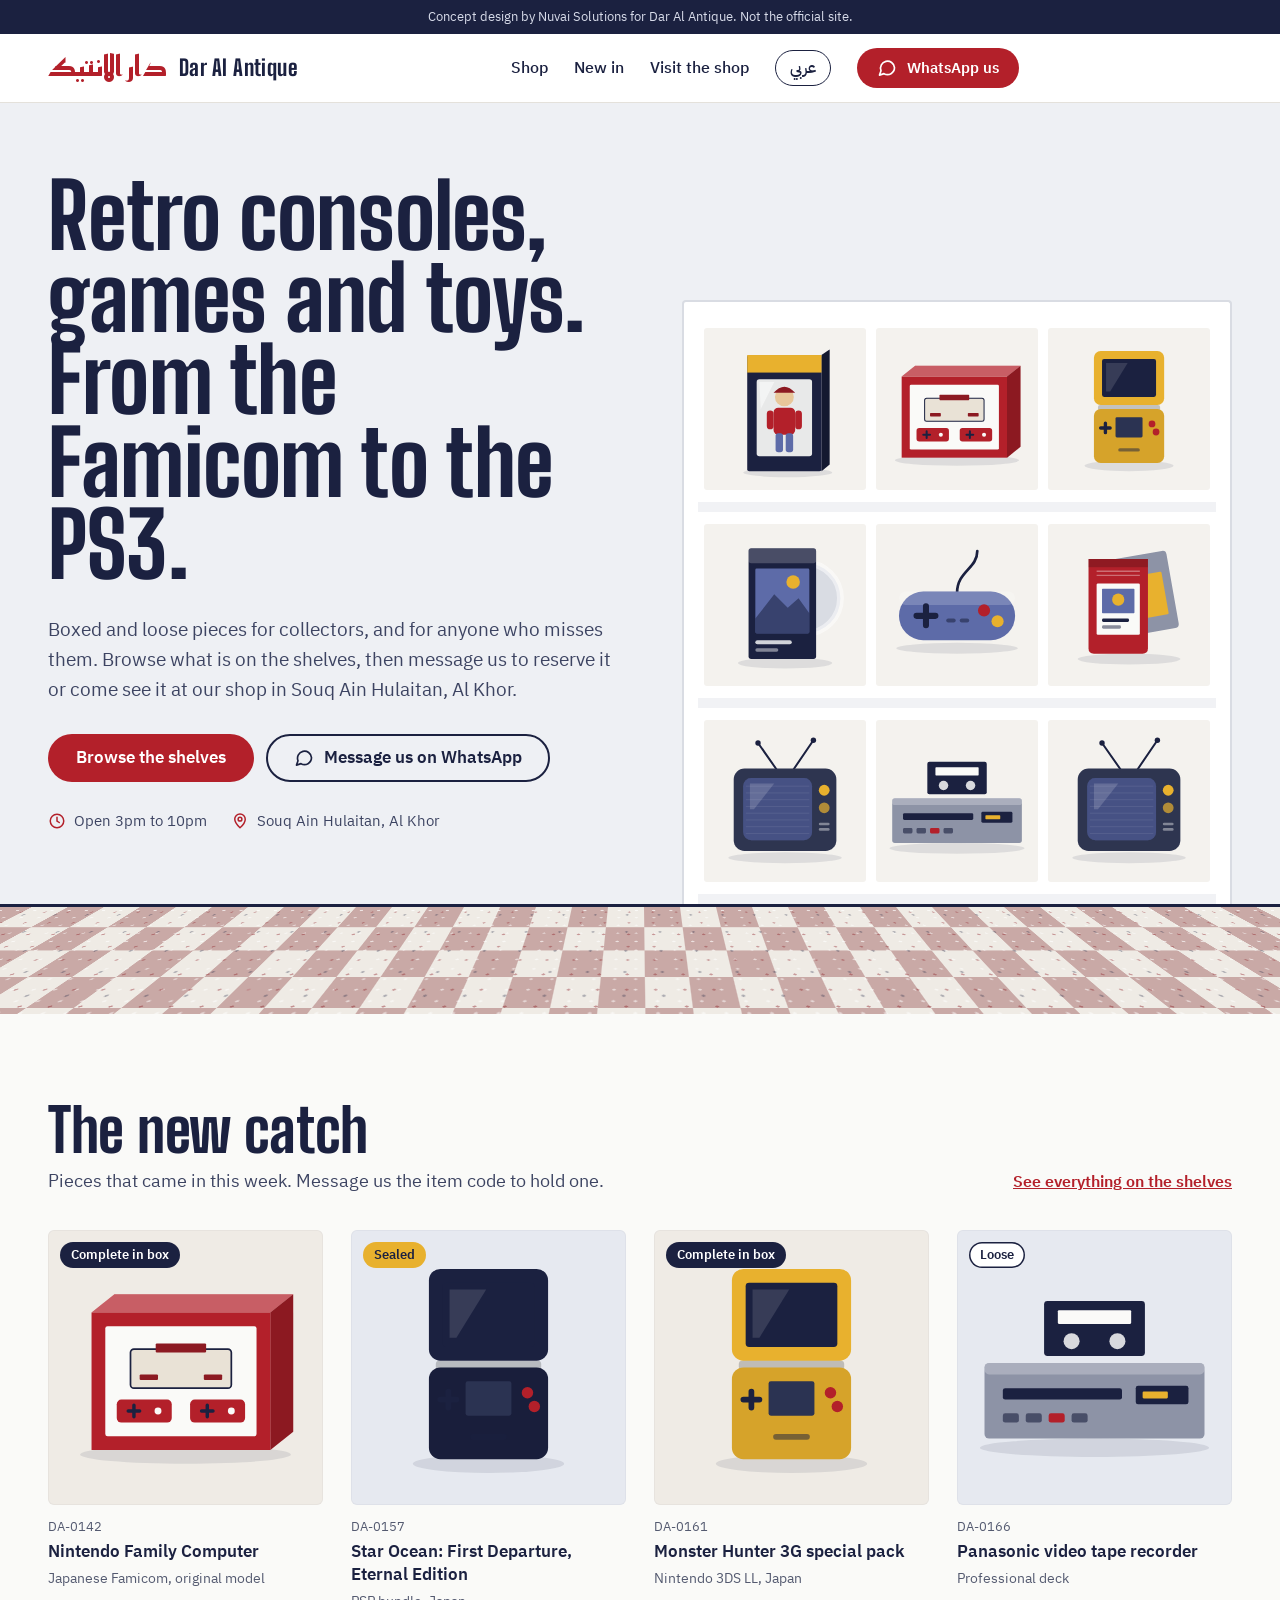
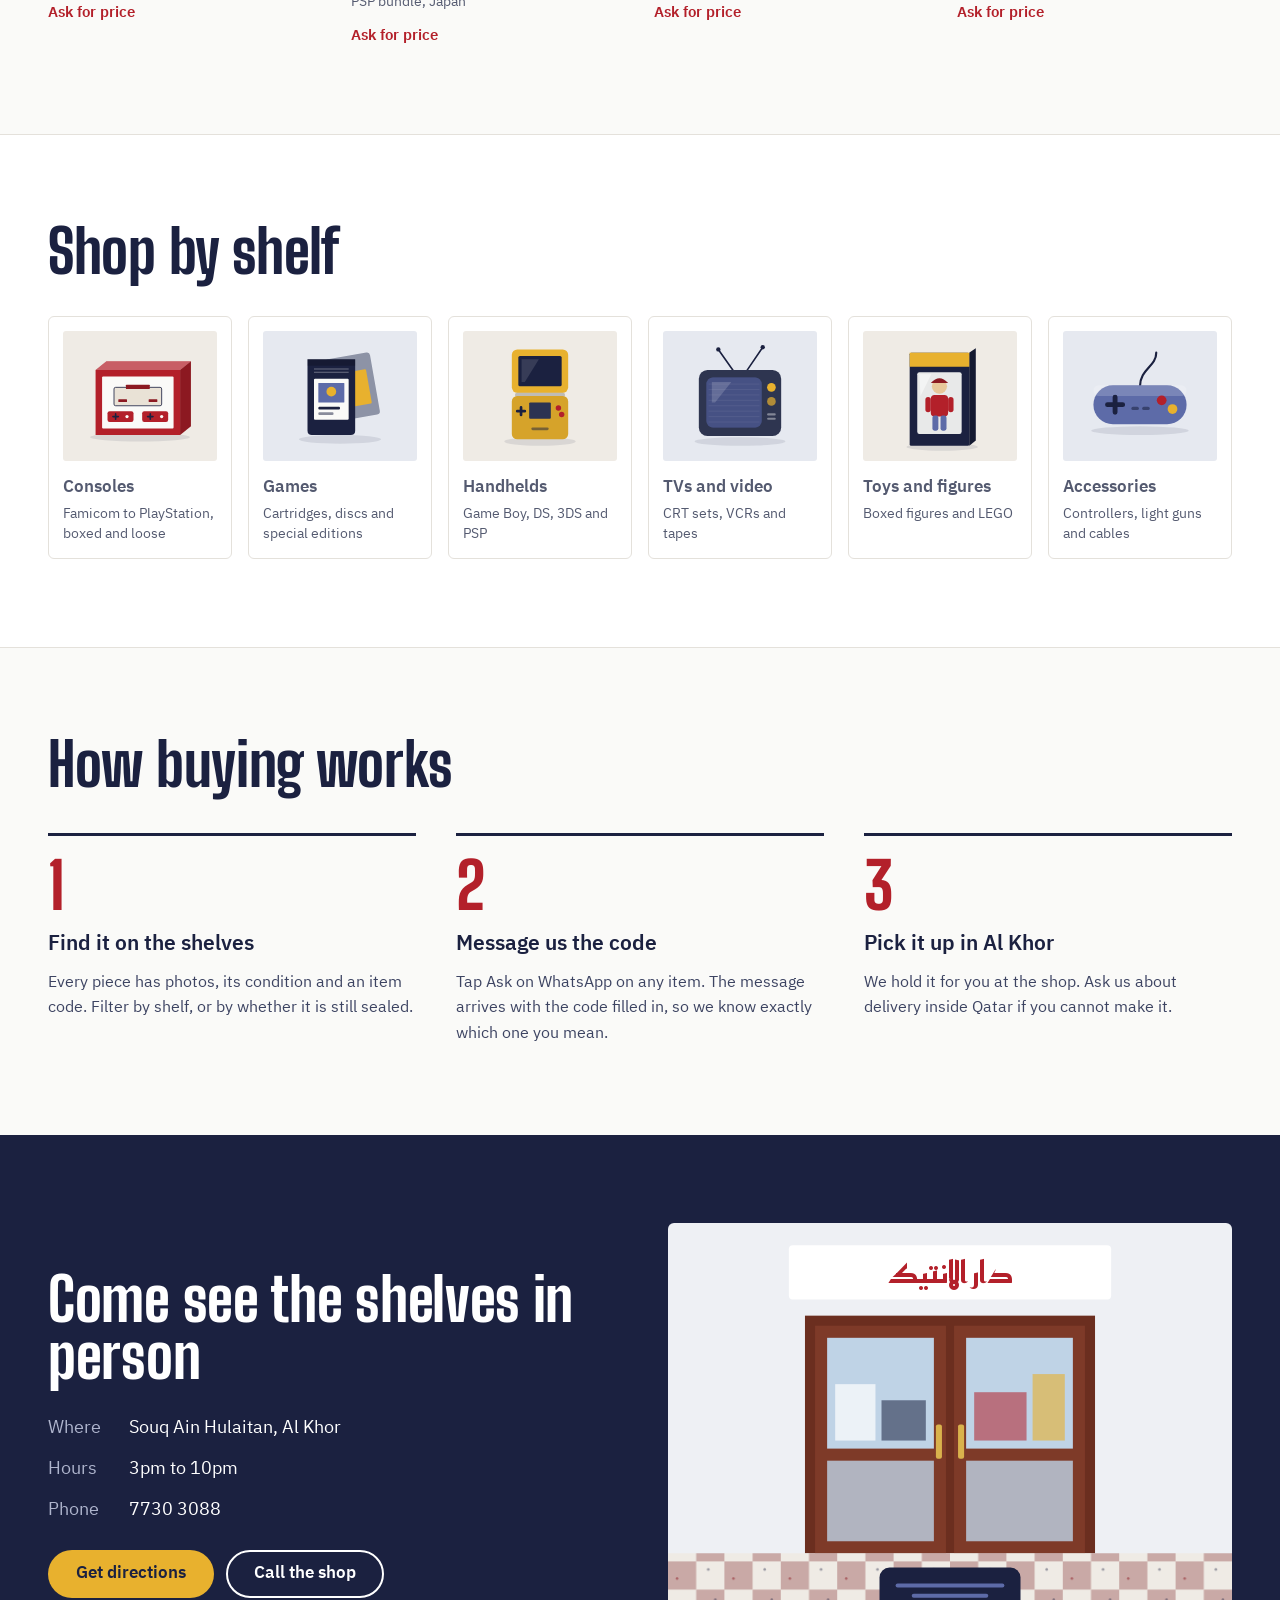
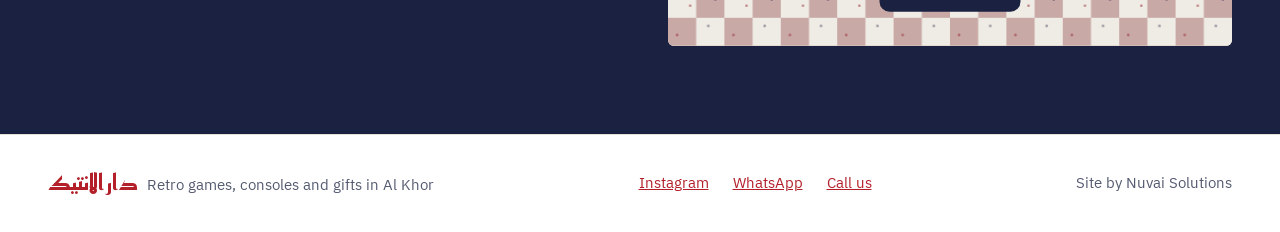
==== index.html @ 2e5c2f47 "Dar Al Antique concept site Co-Authored-By: Claude Opus 5.5 <noreply@anthropic.com> Claude-Session: " ====
<!doctype html>
<html lang="en">
<head>
<meta charset="utf-8">
<meta name="viewport" content="width=device-width, initial-scale=1">
<title>Dar Al Antique | Retro games, consoles and toys in Al Khor</title>
<meta name="description" content="Concept website for Dar Al Antique, the retro games, consoles and toys shop in Souq Ain Hulaitan, Al Khor.">
<meta name="robots" content="noindex, nofollow">
<meta name="theme-color" content="#1B2140">
<meta property="og:type" content="website">
<meta property="og:title" content="Dar Al Antique | Retro games, consoles and toys in Al Khor">
<meta property="og:description" content="Concept website for Dar Al Antique, the retro games, consoles and toys shop in Souq Ain Hulaitan, Al Khor.">
<meta property="og:image" content="assets/og.png">
<meta name="twitter:card" content="summary_large_image">
<link rel="icon" href="assets/favicon.svg" type="image/svg+xml">
<link rel="preload" href="assets/fonts/big-shoulders-display-latin-800-normal.woff2" as="font" type="font/woff2" crossorigin>
<link rel="stylesheet" href="assets/style.css">
</head>
<body>
<div class="concept">Concept design by Nuvai Solutions for Dar Al Antique. Not the official site.</div>
<header class="site-header">
<div class="wrap">
<a class="brand" href="./"><span class="brand-ar">دار الانتيك</span><span class="brand-en" lang="en">Dar Al Antique</span></a>
<nav class="nav" aria-label="Menu"><a href="shop.html">Shop</a><a href="#new">New in</a><a href="#visit">Visit the shop</a><a class="lang" href="ar/" lang="ar">عربي</a><a class="btn btn-red btn-sm" href="https://wa.me/97477303088"><svg aria-hidden="true" width="20" height="20" viewBox="0 0 24 24" fill="none" stroke="currentColor" stroke-width="2" stroke-linecap="round" stroke-linejoin="round"><path d="M21 11.5a8.4 8.4 0 0 1-12.6 7.3L3 20.5l1.8-5.2A8.4 8.4 0 1 1 21 11.5z"/></svg>WhatsApp us</a></nav>
<div class="header-tools">
<a class="lang-m" href="ar/" lang="ar">عربي</a>
<details class="menu"><summary aria-label="Menu"><svg aria-hidden="true" width="20" height="20" viewBox="0 0 24 24" fill="none" stroke="currentColor" stroke-width="2" stroke-linecap="round"><path d="M4 7h16M4 12h16M4 17h16"/></svg></summary><div class="menu-panel"><a href="shop.html">Shop</a><a href="#new">New in</a><a href="#visit">Visit the shop</a><a class="btn btn-red" href="https://wa.me/97477303088"><svg aria-hidden="true" width="20" height="20" viewBox="0 0 24 24" fill="none" stroke="currentColor" stroke-width="2" stroke-linecap="round" stroke-linejoin="round"><path d="M21 11.5a8.4 8.4 0 0 1-12.6 7.3L3 20.5l1.8-5.2A8.4 8.4 0 1 1 21 11.5z"/></svg>WhatsApp us</a></div></details>
</div>
</div>
</header>
<main id="top">
<section class="hero" aria-labelledby="hero-title">
<div class="wrap hero-grid">
<div class="hero-copy">
<h1 id="hero-title" class="display h1">Retro consoles, games and toys. From the Famicom to the PS3.</h1>
<p class="lede">Boxed and loose pieces for collectors, and for anyone who misses them. Browse what is on the shelves, then message us to reserve it or come see it at our shop in Souq Ain Hulaitan, Al Khor.</p>
<div class="actions">
<a class="btn btn-red" href="shop.html">Browse the shelves</a>
<a class="btn btn-line" href="https://wa.me/97477303088?text=Hi%2C%20I%20saw%20your%20website%20and%20have%20a%20question."><svg aria-hidden="true" width="20" height="20" viewBox="0 0 24 24" fill="none" stroke="currentColor" stroke-width="2" stroke-linecap="round" stroke-linejoin="round"><path d="M21 11.5a8.4 8.4 0 0 1-12.6 7.3L3 20.5l1.8-5.2A8.4 8.4 0 1 1 21 11.5z"/></svg>Message us on WhatsApp</a>
</div>
<div class="facts"><span><svg aria-hidden="true" width="18" height="18" viewBox="0 0 24 24" fill="none" stroke="#B3202A" stroke-width="2" stroke-linecap="round"><circle cx="12" cy="12" r="9"/><path d="M12 7v5l3 2"/></svg>Open 3pm to 10pm</span><span><svg aria-hidden="true" width="18" height="18" viewBox="0 0 24 24" fill="none" stroke="#B3202A" stroke-width="2" stroke-linecap="round" stroke-linejoin="round"><path d="M12 21s-7-6.2-7-11.5a7 7 0 0 1 14 0C19 14.8 12 21 12 21z"/><circle cx="12" cy="9.5" r="2.5"/></svg>Souq Ain Hulaitan, Al Khor</span></div>
</div>
<div class="shelf" role="img" aria-label="Shop shelves with consoles, handhelds, TVs and toys"><div class="shelf-row"><div class="art" data-kind="figure" data-tint="#1B2140" data-bg="#F4F2EE"></div><div class="art" data-kind="console" data-tint="#B3202A" data-bg="#F4F2EE"></div><div class="art" data-kind="handheld" data-tint="#E8B12E" data-bg="#F4F2EE"></div></div><div class="shelf-row"><div class="art" data-kind="disc" data-tint="#1B2140" data-bg="#F4F2EE"></div><div class="art" data-kind="pad" data-tint="#5D6BA8" data-bg="#F4F2EE"></div><div class="art" data-kind="cart" data-tint="#B3202A" data-bg="#F4F2EE"></div></div><div class="shelf-row"><div class="art" data-kind="tv" data-tint="#2E3550" data-bg="#F4F2EE"></div><div class="art" data-kind="vcr" data-tint="#8D93A6" data-bg="#F4F2EE"></div><div class="art" data-kind="tv" data-tint="#2E3550" data-bg="#F4F2EE"></div></div></div>
</div>
<div class="floor-band" aria-hidden="true"><div class="floor"></div></div>
</section>

<section id="new" class="section" aria-labelledby="new-title">
<div class="wrap">
<div class="section-head"><div><h2 id="new-title" class="display h2">The new catch</h2><p class="sub">Pieces that came in this week. Message us the item code to hold one.</p></div>
<a href="shop.html">See everything on the shelves</a></div>
<div class="grid-cards">
<a class="card" href="item.html?code=DA-0142" data-cat="consoles" data-cond="cib" data-code="DA-0142" data-name="Nintendo Family Computer" data-search="nintendo family computer japanese famicom, original model nintendo famicom da-0142">
<div style="position:relative"><div class="art" data-kind="console" data-tint="#B3202A" data-bg="#EFEBE5"></div><span class="badge badge-ink">Complete in box</span></div>
<span class="card-meta"><span class="card-code" dir="ltr">DA-0142</span><span class="card-name">Nintendo Family Computer</span><span class="card-sub">Japanese Famicom, original model</span></span>
<span class="card-price">Ask for price</span>
</a>
<a class="card" href="item.html?code=DA-0157" data-cat="handhelds" data-cond="sealed" data-code="DA-0157" data-name="Star Ocean: First Departure, Eternal Edition" data-search="star ocean: first departure, eternal edition psp bundle, japan playstation portable da-0157">
<div style="position:relative"><div class="art" data-kind="handheld" data-tint="#1B2140" data-bg="#E6E9F0"></div><span class="badge badge-gold">Sealed</span></div>
<span class="card-meta"><span class="card-code" dir="ltr">DA-0157</span><span class="card-name">Star Ocean: First Departure, Eternal Edition</span><span class="card-sub">PSP bundle, Japan</span></span>
<span class="card-price">Ask for price</span>
</a>
<a class="card" href="item.html?code=DA-0161" data-cat="handhelds" data-cond="cib" data-code="DA-0161" data-name="Monster Hunter 3G special pack" data-search="monster hunter 3g special pack nintendo 3ds ll, japan nintendo 3ds ll da-0161">
<div style="position:relative"><div class="art" data-kind="handheld" data-tint="#E8B12E" data-bg="#EFEBE5"></div><span class="badge badge-ink">Complete in box</span></div>
<span class="card-meta"><span class="card-code" dir="ltr">DA-0161</span><span class="card-name">Monster Hunter 3G special pack</span><span class="card-sub">Nintendo 3DS LL, Japan</span></span>
<span class="card-price">Ask for price</span>
</a>
<a class="card" href="item.html?code=DA-0166" data-cat="tv" data-cond="loose" data-code="DA-0166" data-name="Panasonic video tape recorder" data-search="panasonic video tape recorder professional deck panasonic da-0166">
<div style="position:relative"><div class="art" data-kind="vcr" data-tint="#8D93A6" data-bg="#E6E9F0"></div><span class="badge badge-line">Loose</span></div>
<span class="card-meta"><span class="card-code" dir="ltr">DA-0166</span><span class="card-name">Panasonic video tape recorder</span><span class="card-sub">Professional deck</span></span>
<span class="card-price">Ask for price</span>
</a>
</div>
</div>
</section>

<section class="section section-white" aria-labelledby="shelf-title">
<div class="wrap">
<h2 id="shelf-title" class="display h2" style="margin-bottom:36px">Shop by shelf</h2>
<div class="grid-shelves"><a class="shelf-tile" href="shop.html?shelf=consoles"><div class="art" data-kind="console" data-tint="#B3202A" data-bg="#EFEBE5"></div><span style="display:flex;flex-direction:column;gap:4px"><b>Consoles</b><span>Famicom to PlayStation, boxed and loose</span></span></a><a class="shelf-tile" href="shop.html?shelf=games"><div class="art" data-kind="cart" data-tint="#1B2140" data-bg="#E6E9F0"></div><span style="display:flex;flex-direction:column;gap:4px"><b>Games</b><span>Cartridges, discs and special editions</span></span></a><a class="shelf-tile" href="shop.html?shelf=handhelds"><div class="art" data-kind="handheld" data-tint="#E8B12E" data-bg="#EFEBE5"></div><span style="display:flex;flex-direction:column;gap:4px"><b>Handhelds</b><span>Game Boy, DS, 3DS and PSP</span></span></a><a class="shelf-tile" href="shop.html?shelf=tv"><div class="art" data-kind="tv" data-tint="#2E3550" data-bg="#E6E9F0"></div><span style="display:flex;flex-direction:column;gap:4px"><b>TVs and video</b><span>CRT sets, VCRs and tapes</span></span></a><a class="shelf-tile" href="shop.html?shelf=toys"><div class="art" data-kind="figure" data-tint="#1B2140" data-bg="#EFEBE5"></div><span style="display:flex;flex-direction:column;gap:4px"><b>Toys and figures</b><span>Boxed figures and LEGO</span></span></a><a class="shelf-tile" href="shop.html?shelf=accessories"><div class="art" data-kind="pad" data-tint="#5D6BA8" data-bg="#E6E9F0"></div><span style="display:flex;flex-direction:column;gap:4px"><b>Accessories</b><span>Controllers, light guns and cables</span></span></a></div>
</div>
</section>

<section class="section" aria-labelledby="how-title">
<div class="wrap">
<h2 id="how-title" class="display h2" style="margin-bottom:40px">How buying works</h2>
<ol class="steps">
<li><span class="num" aria-hidden="true">1</span><h3>Find it on the shelves</h3><p>Every piece has photos, its condition and an item code. Filter by shelf, or by whether it is still sealed.</p></li>
<li><span class="num" aria-hidden="true">2</span><h3>Message us the code</h3><p>Tap Ask on WhatsApp on any item. The message arrives with the code filled in, so we know exactly which one you mean.</p></li>
<li><span class="num" aria-hidden="true">3</span><h3>Pick it up in Al Khor</h3><p>We hold it for you at the shop. Ask us about delivery inside Qatar if you cannot make it.</p></li>
</ol>
</div>
</section>

<section id="visit" class="visit section" aria-labelledby="visit-title">
<div class="wrap visit-grid">
<div class="visit-copy">
<h2 id="visit-title" class="display h2">Come see the shelves in person</h2>
<dl>
<dt>Where</dt><dd>Souq Ain Hulaitan, Al Khor</dd>
<dt>Hours</dt><dd>3pm to 10pm</dd>
<dt>Phone</dt><dd><span dir="ltr">7730 3088</span></dd>
</dl>
<div class="actions"><a class="btn btn-gold" href="https://www.google.com/maps/search/?api=1&query=Souq+Ain+Hulaitan+Al+Khor">Get directions</a><a class="btn btn-white" href="tel:+97477303088">Call the shop</a></div>
</div>
<svg role="img" aria-label="Illustration of the shop entrance with wooden doors and a checkered floor" viewBox="0 0 560 420">
<defs><pattern id="chk" width="56" height="56" patternUnits="userSpaceOnUse"><rect width="56" height="56" fill="#EFEBE5"/><rect width="28" height="28" fill="#C9A9A6"/><rect x="28" y="28" width="28" height="28" fill="#C9A9A6"/><circle cx="9" cy="17" r="1.3" fill="#8C1A22" opacity=".5"/><circle cx="40" cy="8" r="1.3" fill="#1B2140" opacity=".4"/><circle cx="22" cy="44" r="1.3" fill="#8C1A22" opacity=".5"/><circle cx="47" cy="38" r="1.3" fill="#1B2140" opacity=".4"/></pattern></defs>
<rect width="560" height="420" fill="#EEF0F4"/>
<rect x="120" y="22" width="320" height="54" rx="4" fill="#FFFFFF"/>
<text x="280" y="60" text-anchor="middle" font-family="Reem Kufi, sans-serif" font-weight="700" font-size="30" fill="#B3202A">دار الانتيك</text>
<rect x="136" y="92" width="288" height="236" fill="#6B2E1F"/>
<rect x="146" y="102" width="130" height="226" fill="#7E3A28"/><rect x="284" y="102" width="130" height="226" fill="#7E3A28"/>
<rect x="158" y="114" width="106" height="110" fill="#BFD3E6"/><rect x="296" y="114" width="106" height="110" fill="#BFD3E6"/>
<rect x="166" y="160" width="40" height="56" fill="#FFFFFF" opacity=".7"/><rect x="212" y="176" width="44" height="40" fill="#1B2140" opacity=".55"/>
<rect x="304" y="168" width="52" height="48" fill="#B3202A" opacity=".55"/><rect x="362" y="150" width="32" height="66" fill="#E8B12E" opacity=".6"/>
<rect x="158" y="236" width="106" height="80" fill="#BFD3E6" opacity=".8"/><rect x="296" y="236" width="106" height="80" fill="#BFD3E6" opacity=".8"/>
<rect x="266" y="200" width="6" height="34" rx="2" fill="#D9B24C"/><rect x="288" y="200" width="6" height="34" rx="2" fill="#D9B24C"/>
<path d="M0 328 H560 V420 H0 Z" fill="url(#chk)"/>
<rect x="210" y="342" width="140" height="44" rx="10" fill="#1B2140"/><rect x="226" y="358" width="108" height="4" rx="2" fill="#5D6BA8"/><rect x="242" y="368" width="76" height="4" rx="2" fill="#5D6BA8"/>
</svg>
</div>
</section>
</main>
<footer class="site-footer"><div class="wrap">
<div class="footer-brand"><span class="brand-ar">دار الانتيك</span><span>Retro games, consoles and gifts in Al Khor</span></div>
<nav aria-label="Social"><a href="https://www.instagram.com/daralantique/">Instagram</a><a href="https://wa.me/97477303088">WhatsApp</a><a href="tel:+97477303088">Call us</a></nav>
<span>Site by Nuvai Solutions</span>
</div></footer>
<script src="assets/art.js"></script>
</body>
</html>
---- assets/style.css ----
/* Dar Al Antique concept site. Built by Nuvai Solutions. */

@font-face{font-family:"Big Shoulders Display";font-weight:800;font-display:swap;src:url(fonts/big-shoulders-display-latin-800-normal.woff2) format("woff2")}
@font-face{font-family:"Reem Kufi";font-weight:700;font-display:swap;src:url(fonts/reem-kufi-arabic-700-normal.woff2) format("woff2");unicode-range:U+0600-06FF,U+0750-077F,U+08A0-08FF,U+200C-200E,U+FB50-FDFF,U+FE70-FEFC}
@font-face{font-family:"Reem Kufi";font-weight:700;font-display:swap;src:url(fonts/reem-kufi-latin-700-normal.woff2) format("woff2");unicode-range:U+0000-00FF,U+2000-206F}
@font-face{font-family:"IBM Plex Sans Arabic";font-weight:400;font-display:swap;src:url(fonts/ibm-plex-sans-arabic-arabic-400-normal.woff2) format("woff2");unicode-range:U+0600-06FF,U+0750-077F,U+08A0-08FF,U+200C-200E,U+FB50-FDFF,U+FE70-FEFC}
@font-face{font-family:"IBM Plex Sans Arabic";font-weight:500;font-display:swap;src:url(fonts/ibm-plex-sans-arabic-arabic-500-normal.woff2) format("woff2");unicode-range:U+0600-06FF,U+0750-077F,U+08A0-08FF,U+200C-200E,U+FB50-FDFF,U+FE70-FEFC}
@font-face{font-family:"IBM Plex Sans Arabic";font-weight:600;font-display:swap;src:url(fonts/ibm-plex-sans-arabic-arabic-600-normal.woff2) format("woff2");unicode-range:U+0600-06FF,U+0750-077F,U+08A0-08FF,U+200C-200E,U+FB50-FDFF,U+FE70-FEFC}
@font-face{font-family:"IBM Plex Sans Arabic";font-weight:400;font-display:swap;src:url(fonts/ibm-plex-sans-arabic-latin-400-normal.woff2) format("woff2");unicode-range:U+0000-00FF,U+0131,U+0152-0153,U+2000-206F,U+20AC,U+2122}
@font-face{font-family:"IBM Plex Sans Arabic";font-weight:500;font-display:swap;src:url(fonts/ibm-plex-sans-arabic-latin-500-normal.woff2) format("woff2");unicode-range:U+0000-00FF,U+0131,U+0152-0153,U+2000-206F,U+20AC,U+2122}
@font-face{font-family:"IBM Plex Sans Arabic";font-weight:600;font-display:swap;src:url(fonts/ibm-plex-sans-arabic-latin-600-normal.woff2) format("woff2");unicode-range:U+0000-00FF,U+0131,U+0152-0153,U+2000-206F,U+20AC,U+2122}

:root{
  --ink:#1B2140;--ink-2:#3D4462;--muted:#545A70;--line:#E4E1DB;
  --red:#B3202A;--red-dark:#8C1A22;--gold:#E8B12E;
  --ground:#FAFAF8;--wall:#EEF0F4;--white:#FFFFFF;
  --gutter:clamp(16px,4vw,48px);
  --display:"Big Shoulders Display","Reem Kufi",sans-serif;
  --body:"IBM Plex Sans Arabic",system-ui,sans-serif;
}
*{box-sizing:border-box}
html{-webkit-text-size-adjust:100%;scroll-behavior:smooth}
@media (prefers-reduced-motion:reduce){html{scroll-behavior:auto}}
body{margin:0;background:var(--ground);color:var(--ink);font-family:var(--body);font-size:16px;line-height:1.5}
img,svg{display:block;max-width:100%}
a{color:var(--red)}
a:hover{color:var(--red-dark)}
:focus-visible{outline:3px solid var(--gold);outline-offset:3px}
.wrap{max-width:1280px;margin:0 auto;padding-inline:var(--gutter)}
.sr-only{position:absolute;width:1px;height:1px;overflow:hidden;clip:rect(0 0 0 0);white-space:nowrap}

/* Concept bar */
.concept{background:var(--ink);color:#D8DCEA;font-size:13px;text-align:center;padding:7px var(--gutter)}
.concept a{color:var(--gold)}

/* Header */
.site-header{background:var(--white);border-bottom:1px solid var(--line);position:sticky;top:0;z-index:20}
.site-header .wrap{display:flex;align-items:center;justify-content:space-between;gap:16px;padding-block:14px}
.brand{display:flex;align-items:baseline;gap:12px;text-decoration:none}
.brand-ar{font-family:"Reem Kufi",sans-serif;font-weight:700;font-size:28px;color:var(--red);line-height:1.1}
.brand-en{font-family:"Big Shoulders Display",sans-serif;font-weight:800;font-size:22px;color:var(--ink);letter-spacing:.02em}
.nav{display:flex;align-items:center;gap:26px;font-weight:500}
.nav a{color:var(--ink);text-decoration:none}
.nav a:hover,.nav a[aria-current=page]{color:var(--red)}
.lang{border:1.5px solid var(--ink);border-radius:999px;padding:5px 14px}
.btn{display:inline-flex;align-items:center;justify-content:center;gap:10px;min-height:48px;border-radius:999px;padding:0 26px;font-weight:600;font-size:17px;text-decoration:none;border:2px solid transparent;cursor:pointer;font-family:inherit;line-height:1.2}
.btn svg{flex:none}
.btn-red{background:var(--red);color:#fff}
.btn-red:hover{background:var(--red-dark);color:#fff}
.btn-line{border-color:var(--ink);color:var(--ink);background:transparent}
.btn-line:hover{background:var(--ink);color:#fff}
.btn-gold{background:var(--gold);color:var(--ink)}
.btn-gold:hover{background:#D49E1F;color:var(--ink)}
.btn-white{border-color:#fff;color:#fff}
.btn-white:hover{background:#fff;color:var(--ink)}
.btn-sm{min-height:40px;padding:0 18px;font-size:15px}
.nav .btn-red{color:#fff}

.menu{display:none}
.menu summary{list-style:none;width:44px;height:44px;border:1.5px solid var(--ink);border-radius:999px;display:flex;align-items:center;justify-content:center;cursor:pointer}
.menu summary::-webkit-details-marker{display:none}
.menu-panel{position:absolute;inset-inline:0;top:100%;background:var(--white);border-bottom:1px solid var(--line);padding:8px var(--gutter) 20px;display:flex;flex-direction:column}
.menu-panel a{padding:14px 0;border-bottom:1px solid var(--line);color:var(--ink);text-decoration:none;font-size:18px;font-weight:500}
.menu-panel .btn{margin-top:16px;border-bottom:0;padding:0 26px}
@media (max-width:860px){
  .nav{display:none}
  .menu{display:block}
  .brand{flex-direction:column;gap:0;line-height:1.05}
  .brand-ar{font-size:22px}
  .brand-en{font-size:15px}
  .header-tools{display:flex;align-items:center;gap:4px}
  .header-tools .lang-m{display:inline-flex;align-items:center;min-height:44px;padding:0 12px;color:var(--ink);text-decoration:none}
}
@media (min-width:861px){.header-tools .lang-m{display:none}}

/* Type */
.display{font-family:var(--display);font-weight:800;line-height:.95;letter-spacing:-.005em;margin:0}
[lang=ar] .display{font-family:"Reem Kufi",sans-serif;font-weight:700;line-height:1.3;letter-spacing:0}
.h1{font-size:clamp(52px,7vw,104px);line-height:.92}
[lang=ar] .h1{font-size:clamp(38px,4.6vw,64px);line-height:1.3}
.h2{font-size:clamp(44px,5vw,60px)}
[lang=ar] .h2{font-size:clamp(32px,3.4vw,44px)}
.lede{font-size:19px;line-height:1.6;color:var(--ink-2);max-width:34em;margin:0}
[lang=ar] .lede{line-height:1.85}
.sub{margin:8px 0 0;font-size:18px;color:var(--ink-2)}

/* Hero */
.hero{background:var(--wall)}
.hero-grid{display:grid;grid-template-columns:minmax(0,1.05fr) minmax(0,1fr);gap:56px;align-items:end;padding-top:72px}
.hero-copy{display:flex;flex-direction:column;gap:28px;padding-bottom:72px}
.actions{display:flex;flex-wrap:wrap;gap:12px}
.facts{display:flex;flex-wrap:wrap;gap:24px;font-size:15px;color:var(--ink-2)}
.facts span{display:inline-flex;align-items:center;gap:8px}
.shelf{background:#fff;border:2px solid #D9DCE3;border-bottom:0;border-radius:4px 4px 0 0;padding:14px 14px 0;width:100%;max-width:560px;justify-self:end}
.shelf-row{display:grid;grid-template-columns:repeat(3,minmax(0,1fr));gap:10px;padding:12px 6px;border-bottom:10px solid #F1F2F5}
.shelf .art{border-radius:3px}
.floor-band{height:110px;overflow:hidden;border-top:3px solid var(--ink);position:relative}
.floor-band .floor{position:absolute;left:-20%;right:-20%;top:0;height:320px;transform:perspective(500px) rotateX(58deg);transform-origin:top center}
.floor{background-color:#EFEBE5;background-image:radial-gradient(rgba(140,26,34,.45) 1px,transparent 1.6px),radial-gradient(rgba(27,33,64,.35) 1px,transparent 1.6px),radial-gradient(rgba(255,255,255,.7) 1px,transparent 1.6px),conic-gradient(#C9A9A6 25%,#EFEBE5 0 50%,#C9A9A6 0 75%,#EFEBE5 0);background-size:23px 19px,31px 29px,17px 13px,72px 72px}
@media (max-width:860px){
  .hero-grid{grid-template-columns:1fr;gap:28px;padding-top:36px}
  .hero-copy{padding-bottom:0;gap:20px}
  .lede{font-size:17px}
  .actions .btn{flex:1 1 100%}
  .shelf{justify-self:stretch;max-width:none;padding:10px 10px 0}
  .shelf-row{gap:8px;padding:8px 4px;border-bottom-width:8px}
  .shelf-row:nth-child(3){display:none}
  .floor-band{height:64px}
}

/* Art tile */
.art{position:relative;aspect-ratio:1/1;overflow:hidden;border-radius:6px;background:#EFEBE5}
.art svg{width:100%;height:100%}

/* Sections */
.section{padding-block:88px}
.section-white{background:#fff;border-block:1px solid var(--line)}
.section-head{display:flex;flex-wrap:wrap;justify-content:space-between;align-items:end;gap:16px;margin-bottom:36px}
.section-head a{font-weight:600}
@media (max-width:860px){.section{padding-block:52px}.section-head{margin-bottom:24px}}

/* Cards */
.grid-cards{display:grid;grid-template-columns:repeat(auto-fill,minmax(min(100%,240px),1fr));gap:32px 28px}
@media (max-width:560px){.grid-cards{grid-template-columns:repeat(2,minmax(0,1fr));gap:24px 14px}}
.card{display:flex;flex-direction:column;gap:12px;color:var(--ink);text-decoration:none}
.card:hover{color:var(--ink)}
.card:hover .card-name{text-decoration:underline}
.card .art{box-shadow:inset 0 0 0 1px rgba(27,33,64,.04)}
.badge{position:absolute;top:12px;inset-inline-start:12px;display:inline-block;font-size:13px;font-weight:600;border-radius:999px;padding:4px 11px;line-height:1.4}
.badge-gold{background:var(--gold);color:var(--ink)}
.badge-ink{background:var(--ink);color:#fff}
.badge-line{background:#fff;color:var(--ink);box-shadow:inset 0 0 0 1.5px var(--ink)}
.card-meta{display:flex;flex-direction:column;gap:4px}
.card-code{font-size:13px;color:var(--muted);font-variant-numeric:tabular-nums}
.card-name{font-size:17px;font-weight:600;line-height:1.35}
.card-sub{font-size:14px;color:var(--muted)}
.card-price{font-size:15px;font-weight:600;color:var(--red)}
@media (max-width:560px){.badge{top:8px;inset-inline-start:8px;font-size:12px;padding:3px 9px}.card-name{font-size:15px}}

/* Shelves (categories) */
.grid-shelves{display:grid;grid-template-columns:repeat(6,minmax(0,1fr));gap:16px}
@media (max-width:1099px){.grid-shelves{grid-template-columns:repeat(3,minmax(0,1fr))}}
.shelf-tile{display:flex;flex-direction:column;gap:14px;text-decoration:none;color:var(--ink);border:1.5px solid var(--line);border-radius:6px;padding:14px;background:#fff}
.shelf-tile:hover{border-color:var(--ink);color:var(--ink)}
.shelf-tile .art{aspect-ratio:auto;height:130px;border-radius:3px}
.shelf-tile b{font-weight:600;font-size:17px}
.shelf-tile span{font-size:14px;color:var(--muted);line-height:1.45}
@media (max-width:560px){
  .grid-shelves{grid-template-columns:1fr;gap:0}
  .shelf-tile{flex-direction:row;align-items:center;border:0;border-bottom:1px solid var(--line);border-radius:0;padding:10px 0;background:transparent}
  .shelf-tile .art{width:64px;height:64px;flex:none}
}

/* Steps */
.steps{list-style:none;margin:0;padding:0;display:grid;grid-template-columns:repeat(3,minmax(0,1fr));gap:40px}
.steps li{display:flex;flex-direction:column;gap:10px;border-top:3px solid var(--ink);padding-top:18px}
.steps .num{font-family:"Big Shoulders Display",sans-serif;font-weight:800;font-size:64px;line-height:1;color:var(--red)}
.steps h3{margin:0;font-size:21px;font-weight:600}
.steps p{margin:0;line-height:1.6;color:var(--ink-2)}
@media (max-width:860px){.steps{grid-template-columns:1fr;gap:24px}.steps .num{font-size:44px}}

/* Visit */
.visit{background:var(--ink);color:#fff}
.visit-grid{display:grid;grid-template-columns:repeat(2,minmax(0,1fr));gap:56px;align-items:center}
.visit dl{margin:0;display:grid;grid-template-columns:max-content 1fr;gap:14px 28px;font-size:18px}
.visit dt{color:#AEB4CC}
.visit dd{margin:0}
.visit-copy{display:flex;flex-direction:column;gap:28px}
.visit svg{width:100%;height:auto;border-radius:6px}
@media (max-width:860px){.visit-grid{grid-template-columns:1fr;gap:32px}.visit .actions .btn{flex:1 1 100%}}

/* Footer */
.site-footer{background:#fff;border-top:1px solid var(--line);color:var(--muted);font-size:15px}
.site-footer .wrap{display:flex;flex-wrap:wrap;justify-content:space-between;align-items:center;gap:20px;padding-block:36px}
.site-footer nav{display:flex;flex-wrap:wrap;gap:24px}
.footer-brand{display:flex;align-items:baseline;gap:10px;flex-wrap:wrap}
.footer-brand .brand-ar{font-size:22px}

/* Catalog */
.page-head{padding-block:48px 32px;display:flex;flex-wrap:wrap;justify-content:space-between;align-items:end;gap:20px}
.page-head p{margin:6px 0 0;font-size:17px;color:var(--ink-2);max-width:40em}
.controls{display:flex;flex-wrap:wrap;gap:12px;align-items:end}
.field{display:flex;flex-direction:column;gap:6px;font-size:14px;font-weight:500}
.field input,.field select{font:inherit;font-size:16px;padding:11px 14px;border:1.5px solid #C9CDD8;border-radius:6px;background:#fff;color:var(--ink);min-height:48px}
.field input{width:280px;max-width:100%}
.catalog{display:flex;flex-wrap:wrap;gap:48px;align-items:flex-start;padding-bottom:96px}
.filters{flex:1 1 220px;max-width:280px;display:flex;flex-direction:column;gap:32px}
.filters fieldset{border:0;margin:0;padding:0;display:flex;flex-direction:column;gap:6px}
.filters legend{font-weight:600;margin-bottom:10px;padding:0}
.f-shelf{font:inherit;font-size:15px;text-align:start;min-height:44px;padding:0 14px;border-radius:6px;border:1.5px solid transparent;background:transparent;color:var(--ink);cursor:pointer}
.f-shelf:hover{border-color:var(--line)}
.f-shelf[aria-pressed=true]{background:var(--ink);border-color:var(--ink);color:#fff}
.chips{display:flex;flex-wrap:wrap;gap:8px}
.f-cond{font:inherit;font-size:14px;min-height:40px;padding:0 14px;border-radius:999px;border:1.5px solid #C9CDD8;background:#fff;color:var(--ink);cursor:pointer}
.f-cond[aria-pressed=true]{background:var(--red);border-color:var(--red);color:#fff}
.request{border-top:1.5px solid var(--line);padding-top:24px;display:flex;flex-direction:column;gap:10px}
.request p{margin:0;font-size:15px;line-height:1.55;color:var(--ink-2)}
.request a{font-weight:600;font-size:15px}
.results{flex:999 1 560px;min-width:0;display:flex;flex-direction:column;gap:20px}
.count{margin:0;font-size:15px;color:var(--muted)}
.empty{border:1.5px dashed #C9CDD8;border-radius:6px;padding:48px 32px;display:flex;flex-direction:column;gap:14px;align-items:flex-start}
.empty p{margin:0}
.empty[hidden]{display:none}
@media (max-width:860px){
  .filters{max-width:none;flex-basis:100%;gap:20px}
  .filters fieldset.shelves{flex-direction:row;flex-wrap:wrap;gap:8px}
  .f-shelf{border-color:#C9CDD8;border-radius:999px;min-height:40px;font-size:14px}
  .request{display:none}
  .field input{width:100%}
  .controls,.controls .field{flex:1 1 100%}
}

/* Item page */
.crumbs{padding-top:28px;font-size:15px;color:var(--muted);display:flex;flex-wrap:wrap;gap:8px}
.crumbs a{color:var(--muted)}
.item{display:grid;grid-template-columns:repeat(2,minmax(0,1fr));gap:56px;align-items:start;padding-block:28px 80px}
.gallery{display:flex;flex-direction:column;gap:14px}
.gallery-main{position:relative}
.gallery-main .art{border:1.5px solid var(--line)}
.thumbs{display:grid;grid-template-columns:repeat(4,minmax(0,1fr));gap:10px}
.thumb{padding:0;border:1.5px solid var(--line);border-radius:4px;overflow:hidden;cursor:pointer;background:none}
.thumb[aria-pressed=true]{border:2.5px solid var(--ink)}
.thumb .art{border-radius:0}
.note{margin:0;font-size:14px;color:var(--muted)}
.item-info{display:flex;flex-direction:column;gap:24px}
.tags{display:flex;flex-wrap:wrap;align-items:center;gap:12px}
.tags .badge{position:static}
.price{margin:0;font-size:24px;font-weight:600}
.ask{display:flex;flex-direction:column;gap:12px;padding:24px;background:#fff;border:1.5px solid var(--line);border-radius:6px}
.ask .btn{width:100%}
.ask p{margin:0;font-size:14px;color:var(--muted);text-align:center}
.specs{margin:0;display:grid;grid-template-columns:max-content 1fr;gap:12px 32px;border-top:1.5px solid var(--line);padding-top:24px}
.specs dt{color:var(--muted)}
.specs dd{margin:0}
.pickup{display:flex;gap:14px;align-items:flex-start;font-size:15px;line-height:1.55;color:var(--ink-2)}
@media (max-width:860px){.item{grid-template-columns:1fr;gap:32px}}

[hidden]{display:none !important}
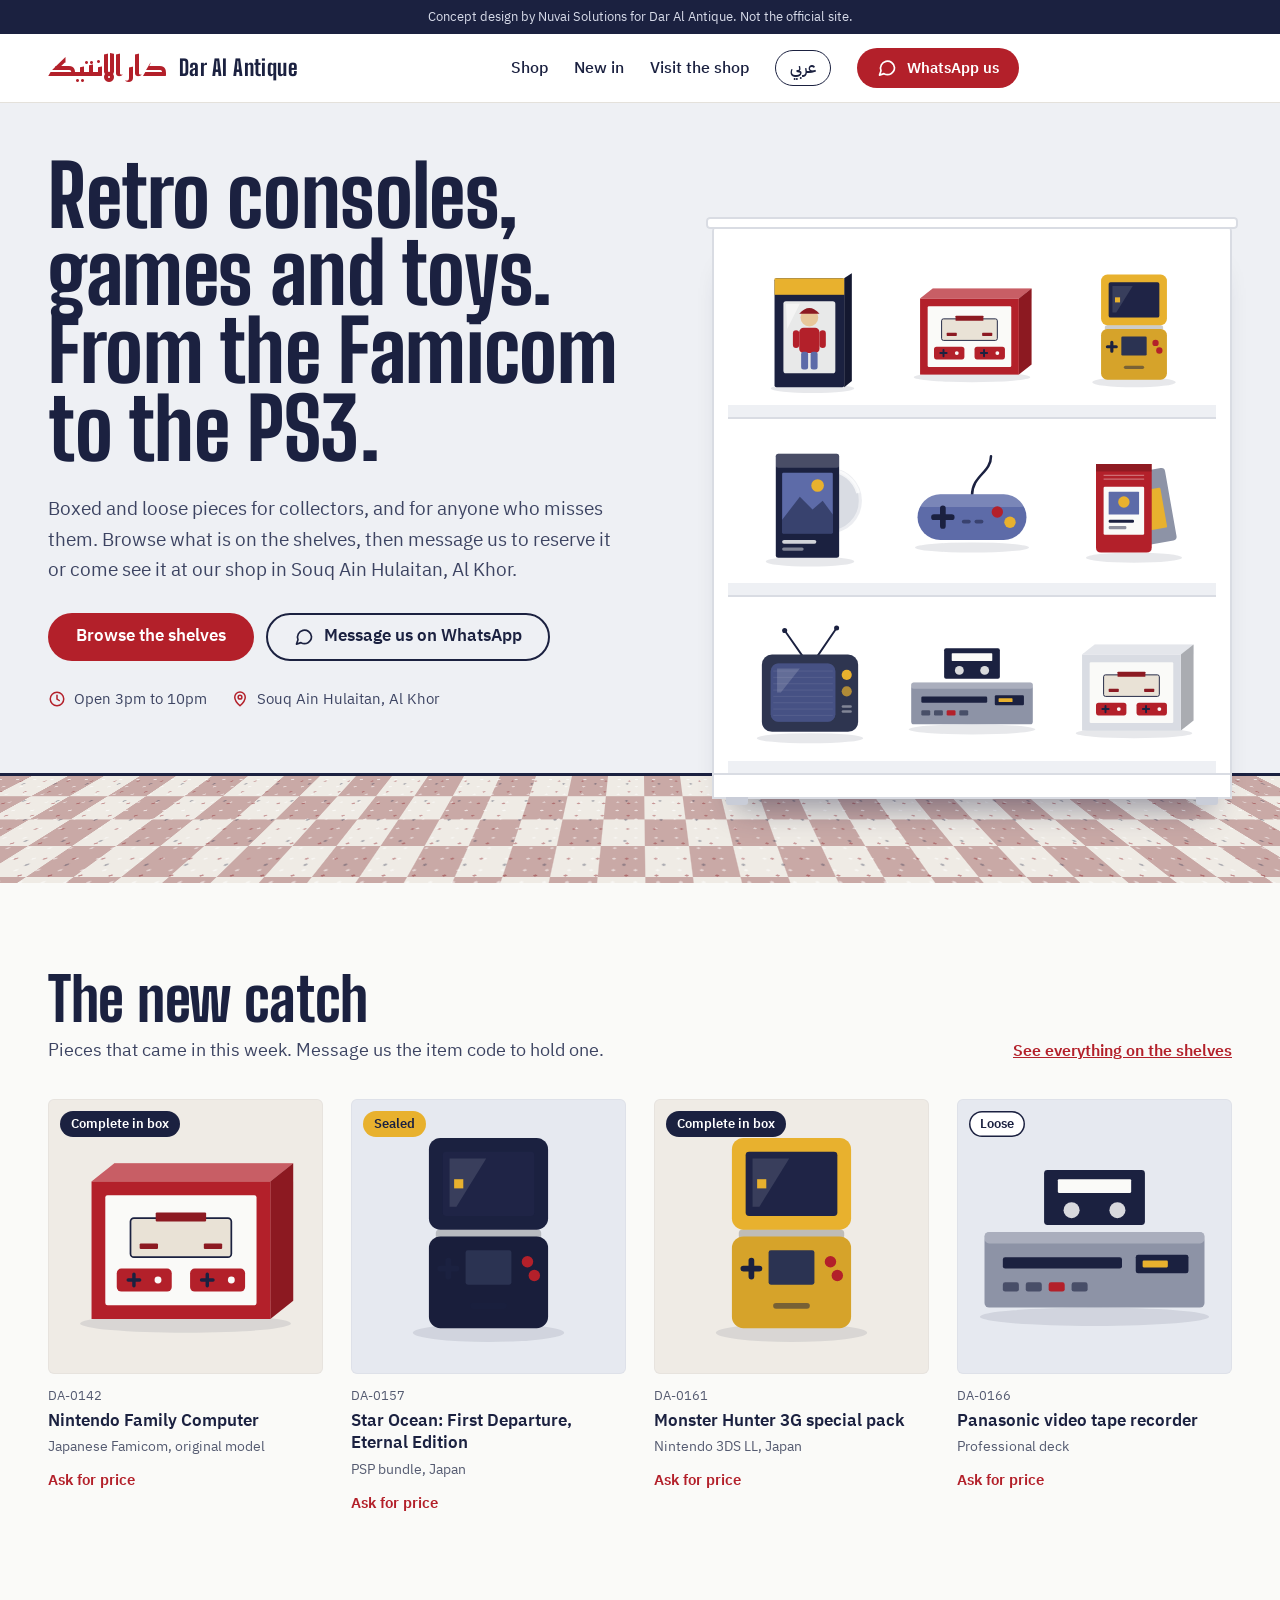
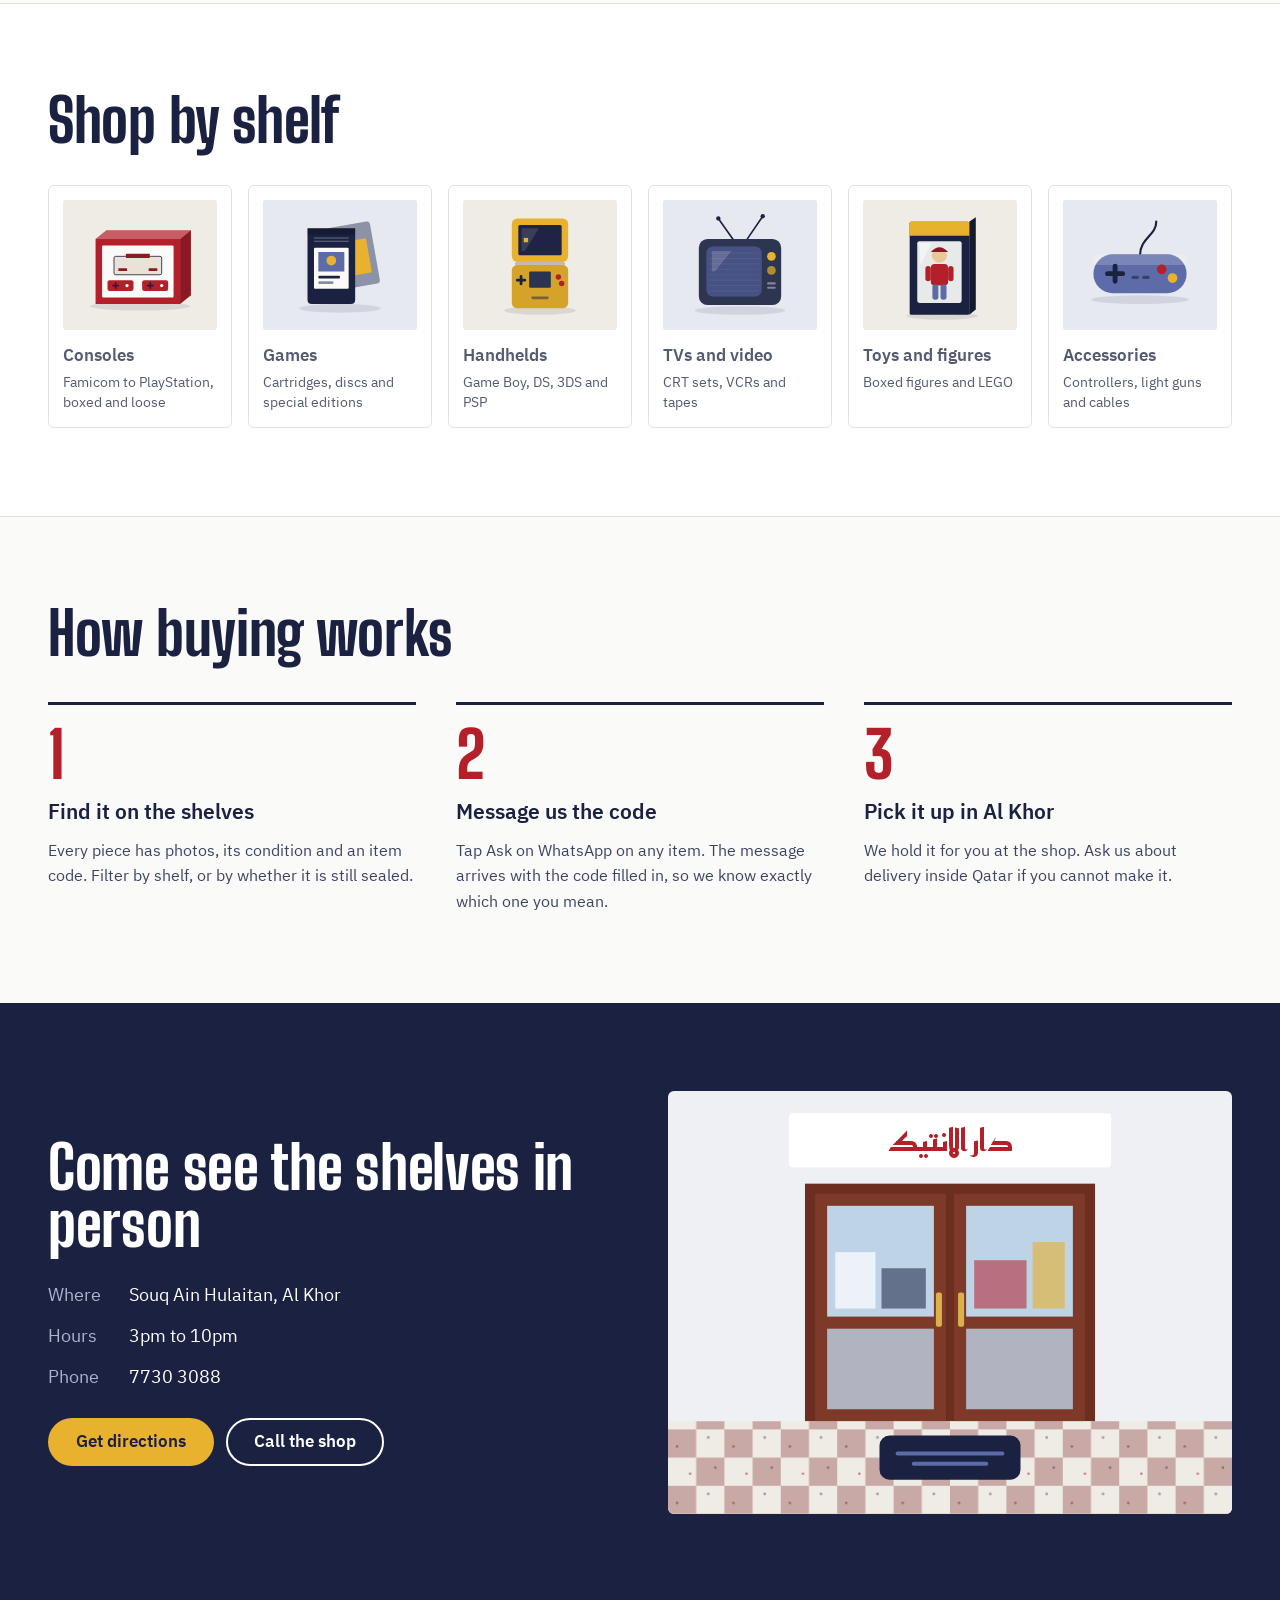
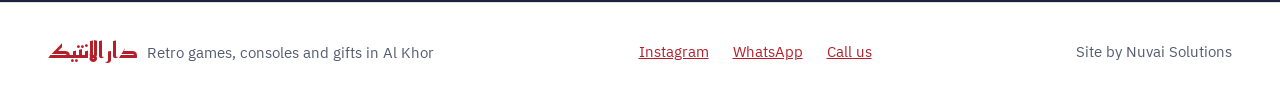
==== commit 67cc5523: "Hero: standing shelf, animated and clickable pieces; absolute link preview Co-Authored-By: Claude Op" ====
--- a/index.html
+++ b/index.html
@@ -10,7 +10,10 @@
 <meta property="og:type" content="website">
 <meta property="og:title" content="Dar Al Antique | Retro games, consoles and toys in Al Khor">
 <meta property="og:description" content="Concept website for Dar Al Antique, the retro games, consoles and toys shop in Souq Ain Hulaitan, Al Khor.">
-<meta property="og:image" content="assets/og.png">
+<meta property="og:image" content="https://daralantique-concept.vercel.app/assets/og.png">
+<meta property="og:image:width" content="1200">
+<meta property="og:image:height" content="630">
+<meta property="og:url" content="https://daralantique-concept.vercel.app/">
 <meta name="twitter:card" content="summary_large_image">
 <link rel="icon" href="assets/favicon.svg" type="image/svg+xml">
 <link rel="preload" href="assets/fonts/big-shoulders-display-latin-800-normal.woff2" as="font" type="font/woff2" crossorigin>
@@ -40,7 +43,7 @@
 </div>
 <div class="facts"><span><svg aria-hidden="true" width="18" height="18" viewBox="0 0 24 24" fill="none" stroke="#B3202A" stroke-width="2" stroke-linecap="round"><circle cx="12" cy="12" r="9"/><path d="M12 7v5l3 2"/></svg>Open 3pm to 10pm</span><span><svg aria-hidden="true" width="18" height="18" viewBox="0 0 24 24" fill="none" stroke="#B3202A" stroke-width="2" stroke-linecap="round" stroke-linejoin="round"><path d="M12 21s-7-6.2-7-11.5a7 7 0 0 1 14 0C19 14.8 12 21 12 21z"/><circle cx="12" cy="9.5" r="2.5"/></svg>Souq Ain Hulaitan, Al Khor</span></div>
 </div>
-<div class="shelf" role="img" aria-label="Shop shelves with consoles, handhelds, TVs and toys"><div class="shelf-row"><div class="art" data-kind="figure" data-tint="#1B2140" data-bg="#F4F2EE"></div><div class="art" data-kind="console" data-tint="#B3202A" data-bg="#F4F2EE"></div><div class="art" data-kind="handheld" data-tint="#E8B12E" data-bg="#F4F2EE"></div></div><div class="shelf-row"><div class="art" data-kind="disc" data-tint="#1B2140" data-bg="#F4F2EE"></div><div class="art" data-kind="pad" data-tint="#5D6BA8" data-bg="#F4F2EE"></div><div class="art" data-kind="cart" data-tint="#B3202A" data-bg="#F4F2EE"></div></div><div class="shelf-row"><div class="art" data-kind="tv" data-tint="#2E3550" data-bg="#F4F2EE"></div><div class="art" data-kind="vcr" data-tint="#8D93A6" data-bg="#F4F2EE"></div><div class="art" data-kind="tv" data-tint="#2E3550" data-bg="#F4F2EE"></div></div></div>
+<div class="shelf-stage"><nav class="shelf" aria-label="Browse by shelf"><div class="shelf-row"><a class="piece" href="shop.html?shelf=toys" aria-label="Browse Toys and figures"><span class="lift"><div class="art" data-kind="figure" data-tint="#1B2140" data-bg="transparent"></div></span><span class="tag" aria-hidden="true">Toys and figures</span></a><a class="piece" href="shop.html?shelf=consoles" aria-label="Browse Consoles"><span class="lift"><div class="art" data-kind="console" data-tint="#B3202A" data-bg="transparent"></div></span><span class="tag" aria-hidden="true">Consoles</span></a><a class="piece" href="shop.html?shelf=handhelds" aria-label="Browse Handhelds"><span class="lift"><div class="art" data-kind="handheld" data-tint="#E8B12E" data-bg="transparent"></div></span><span class="tag" aria-hidden="true">Handhelds</span></a></div><div class="shelf-row"><a class="piece" href="shop.html?shelf=games" aria-label="Browse Games"><span class="lift"><div class="art" data-kind="disc" data-tint="#1B2140" data-bg="transparent"></div></span><span class="tag" aria-hidden="true">Games</span></a><a class="piece" href="shop.html?shelf=accessories" aria-label="Browse Accessories"><span class="lift"><div class="art" data-kind="pad" data-tint="#5D6BA8" data-bg="transparent"></div></span><span class="tag" aria-hidden="true">Accessories</span></a><a class="piece" href="shop.html?shelf=games" aria-label="Browse Games"><span class="lift"><div class="art" data-kind="cart" data-tint="#B3202A" data-bg="transparent"></div></span><span class="tag" aria-hidden="true">Games</span></a></div><div class="shelf-row"><a class="piece" href="shop.html?shelf=tv" aria-label="Browse TVs and video"><span class="lift"><div class="art" data-kind="tv" data-tint="#2E3550" data-bg="transparent"></div></span><span class="tag" aria-hidden="true">TVs and video</span></a><a class="piece" href="shop.html?shelf=tv" aria-label="Browse TVs and video"><span class="lift"><div class="art" data-kind="vcr" data-tint="#8D93A6" data-bg="transparent"></div></span><span class="tag" aria-hidden="true">TVs and video</span></a><a class="piece" href="shop.html?shelf=consoles" aria-label="Browse Consoles"><span class="lift"><div class="art" data-kind="console" data-tint="#D9DCE3" data-bg="transparent"></div></span><span class="tag" aria-hidden="true">Consoles</span></a></div><div class="shelf-base" aria-hidden="true"></div></nav></div>
 </div>
 <div class="floor-band" aria-hidden="true"><div class="floor"></div></div>
 </section>
@@ -127,5 +130,6 @@
 <span>Site by Nuvai Solutions</span>
 </div></footer>
 <script src="assets/art.js"></script>
+<script src="assets/hero.js"></script>
 </body>
 </html>
--- a/assets/style.css
+++ b/assets/style.css
@@ -76,7 +76,7 @@
 /* Type */
 .display{font-family:var(--display);font-weight:800;line-height:.95;letter-spacing:-.005em;margin:0}
 [lang=ar] .display{font-family:"Reem Kufi",sans-serif;font-weight:700;line-height:1.3;letter-spacing:0}
-.h1{font-size:clamp(52px,7vw,104px);line-height:.92}
+.h1{font-size:clamp(52px,min(6.6vw,10.5vh),100px);line-height:.92}
 [lang=ar] .h1{font-size:clamp(38px,4.6vw,64px);line-height:1.3}
 .h2{font-size:clamp(44px,5vw,60px)}
 [lang=ar] .h2{font-size:clamp(32px,3.4vw,44px)}
@@ -85,26 +85,81 @@
 .sub{margin:8px 0 0;font-size:18px;color:var(--ink-2)}
 
 /* Hero */
-.hero{background:var(--wall)}
-.hero-grid{display:grid;grid-template-columns:minmax(0,1.05fr) minmax(0,1fr);gap:56px;align-items:end;padding-top:72px}
-.hero-copy{display:flex;flex-direction:column;gap:28px;padding-bottom:72px}
+.hero{background:var(--wall);overflow:hidden}
+.hero-grid{display:grid;grid-template-columns:minmax(0,1.05fr) minmax(0,1fr);gap:56px;align-items:end;padding-top:clamp(40px,6vh,72px);min-height:calc(100svh - 240px)}
+.hero-copy{display:flex;flex-direction:column;gap:clamp(18px,3vh,28px);padding-bottom:clamp(40px,7vh,80px);align-self:center}
 .actions{display:flex;flex-wrap:wrap;gap:12px}
 .facts{display:flex;flex-wrap:wrap;gap:24px;font-size:15px;color:var(--ink-2)}
 .facts span{display:inline-flex;align-items:center;gap:8px}
-.shelf{background:#fff;border:2px solid #D9DCE3;border-bottom:0;border-radius:4px 4px 0 0;padding:14px 14px 0;width:100%;max-width:560px;justify-self:end}
-.shelf-row{display:grid;grid-template-columns:repeat(3,minmax(0,1fr));gap:10px;padding:12px 6px;border-bottom:10px solid #F1F2F5}
-.shelf .art{border-radius:3px}
-.floor-band{height:110px;overflow:hidden;border-top:3px solid var(--ink);position:relative}
+
+/* The shelf: a free-standing unit that stands on the floor */
+.shelf-stage{position:relative;justify-self:end;width:min(100%,520px,calc((100svh - 230px) * .86));z-index:2;margin-bottom:-26px}
+.shelf{position:relative;background:#FFFFFF;border-radius:6px 6px 0 0;padding:14px 16px 0;box-shadow:inset 0 0 0 2px #D9DCE3,0 30px 30px -22px rgba(27,33,64,.45)}
+.shelf::before{content:"";position:absolute;inset:-8px -6px auto;height:12px;background:#FFFFFF;border-radius:4px;box-shadow:inset 0 0 0 2px #D9DCE3}
+.shelf-row{position:relative;display:grid;grid-template-columns:repeat(3,minmax(0,1fr));gap:10px;padding:14px 6px 0;border-bottom:12px solid #EEF0F4;box-shadow:0 2px 0 #D9DCE3}
+.shelf-base{height:26px;margin:0 -16px;background:#FFFFFF;box-shadow:inset 0 0 0 2px #D9DCE3;position:relative}
+.shelf-base::before,.shelf-base::after{content:"";position:absolute;bottom:-6px;width:22px;height:8px;background:#C9CDD8;border-radius:0 0 3px 3px}
+.shelf-base::before{inset-inline-start:14px}.shelf-base::after{inset-inline-end:14px}
+
+/* Interactive pieces */
+.piece{position:relative;display:block;color:inherit;text-decoration:none;border-radius:4px;outline-offset:4px;--tx:0px;--ty:0px;--rot:0deg;transform:translate(var(--tx),var(--ty)) rotate(var(--rot));transition:transform .5s cubic-bezier(.2,.8,.2,1)}
+.piece .art{border-radius:3px;background:transparent !important;overflow:visible}
+.piece .lift{display:block;transform-origin:50% 100%;transition:transform .25s cubic-bezier(.3,1.6,.5,1)}
+.piece:hover .lift,.piece:focus-visible .lift{transform:translateY(-10px) rotate(-3deg) scale(1.06)}
+.piece .tag{position:absolute;left:50%;bottom:-11px;transform:translate(-50%,4px);background:var(--ink);color:#fff;font-size:12px;font-weight:600;line-height:1;white-space:nowrap;padding:5px 9px 6px;border-radius:999px;opacity:0;pointer-events:none;transition:opacity .2s,transform .2s;z-index:3}
+.piece:hover .tag,.piece:focus-visible .tag{opacity:1;transform:translate(-50%,0)}
+.piece.hop .lift{animation:hop .62s cubic-bezier(.3,.7,.4,1)}
+.piece.boing .lift{animation:boing .5s cubic-bezier(.3,1.5,.5,1)}
+@keyframes hop{0%{transform:translateY(0) scale(1,1)}15%{transform:translateY(0) scale(1.08,.9)}45%{transform:translateY(-22px) scale(.95,1.06) rotate(-4deg)}75%{transform:translateY(0) scale(1.06,.94)}100%{transform:translateY(0) scale(1,1)}}
+@keyframes boing{0%{transform:scale(1)}30%{transform:translateY(-16px) rotate(8deg) scale(1.1)}60%{transform:translateY(-4px) rotate(-5deg) scale(1.03)}100%{transform:none}}
+@media (hover:none){.piece .tag{opacity:.92;transform:translate(-50%,0);font-size:11px;padding:4px 7px 5px}}
+
+/* Idle life inside each illustration, only on the hero shelf */
+.shelf .art svg *{transform-box:fill-box}
+.is-live .a-cart{animation:cartPop 4.2s ease-in-out infinite}
+.is-live .a-blink{animation:blink 1.6s steps(2,end) infinite}
+.is-live .a-blink.b2{animation-delay:.8s}
+.is-live .a-glow{animation:glow 2.4s ease-in-out infinite}
+.is-live .a-pixel{animation:pixel 3s ease-in-out infinite alternate}
+.is-live .a-scan{animation:scan 2.2s linear infinite}
+.is-live .a-flicker{animation:flicker 5s steps(1,end) infinite}
+.is-live .a-antenna{transform-origin:50% 100%;animation:sway 3.4s ease-in-out infinite}
+.is-live .a-antenna.r{animation-delay:-1.7s}
+.is-live .a-tape{animation:tape 5s ease-in-out infinite}
+.is-live .a-wave{transform-origin:50% 8%;animation:wave 2.2s ease-in-out infinite}
+.is-live .a-back{transform-origin:50% 100%;animation:shuffle 4.6s ease-in-out infinite}
+.is-live .a-cable{transform-origin:0% 100%;animation:cable 3s ease-in-out infinite}
+.is-live .a-disc{transform-origin:50% 50%;animation:spin 6s linear infinite}
+@keyframes cartPop{0%,60%,100%{transform:translateY(0)}70%{transform:translateY(-12px)}80%{transform:translateY(0)}86%{transform:translateY(-4px)}92%{transform:translateY(0)}}
+@keyframes blink{0%{opacity:1}50%{opacity:.25}}
+@keyframes glow{0%,100%{opacity:.05}50%{opacity:.35}}
+@keyframes pixel{0%{transform:translate(0,0)}25%{transform:translate(22px,-14px)}50%{transform:translate(44px,6px)}75%{transform:translate(18px,16px)}100%{transform:translate(56px,-8px)}}
+@keyframes scan{0%{transform:translateY(0);opacity:0}10%{opacity:.5}90%{opacity:.5}100%{transform:translateY(80px);opacity:0}}
+@keyframes flicker{0%,100%{opacity:.35}31%{opacity:.6}33%{opacity:.2}35%{opacity:.5}70%{opacity:.4}}
+@keyframes sway{0%,100%{transform:rotate(-4deg)}50%{transform:rotate(5deg)}}
+@keyframes tape{0%,45%,100%{transform:translateY(0)}60%,80%{transform:translateY(16px)}}
+@keyframes wave{0%,100%{transform:rotate(0)}25%{transform:rotate(-35deg)}50%{transform:rotate(-10deg)}75%{transform:rotate(-35deg)}}
+@keyframes shuffle{0%,55%,100%{transform:rotate(0) translate(0,0)}65%{transform:rotate(8deg) translate(6px,-6px)}80%{transform:rotate(-2deg) translate(0,0)}}
+@keyframes cable{0%,100%{transform:rotate(0)}50%{transform:rotate(6deg)}}
+@keyframes spin{to{transform:rotate(360deg)}}
+@media (prefers-reduced-motion:reduce){
+  .is-live *{animation:none !important}
+  .piece,.piece .lift,.piece .tag{transition:none}
+  .piece.hop .lift,.piece.boing .lift{animation:none}
+}
+
+.floor-band{height:110px;overflow:hidden;border-top:3px solid var(--ink);position:relative;z-index:1}
 .floor-band .floor{position:absolute;left:-20%;right:-20%;top:0;height:320px;transform:perspective(500px) rotateX(58deg);transform-origin:top center}
 .floor{background-color:#EFEBE5;background-image:radial-gradient(rgba(140,26,34,.45) 1px,transparent 1.6px),radial-gradient(rgba(27,33,64,.35) 1px,transparent 1.6px),radial-gradient(rgba(255,255,255,.7) 1px,transparent 1.6px),conic-gradient(#C9A9A6 25%,#EFEBE5 0 50%,#C9A9A6 0 75%,#EFEBE5 0);background-size:23px 19px,31px 29px,17px 13px,72px 72px}
 @media (max-width:860px){
-  .hero-grid{grid-template-columns:1fr;gap:28px;padding-top:36px}
-  .hero-copy{padding-bottom:0;gap:20px}
+  .hero-grid{grid-template-columns:1fr;gap:32px;padding-top:36px;min-height:0}
+  .hero-copy{padding-bottom:0;gap:20px;align-self:auto}
   .lede{font-size:17px}
   .actions .btn{flex:1 1 100%}
-  .shelf{justify-self:stretch;max-width:none;padding:10px 10px 0}
-  .shelf-row{gap:8px;padding:8px 4px;border-bottom-width:8px}
-  .shelf-row:nth-child(3){display:none}
+  .shelf-stage{justify-self:center;width:min(100%,420px);margin-bottom:-18px}
+  .shelf{padding:10px 12px 0}
+  .shelf-row{gap:8px;padding:10px 4px 0;border-bottom-width:9px}
+  .shelf-base{height:18px;margin:0 -12px}
   .floor-band{height:64px}
 }
 
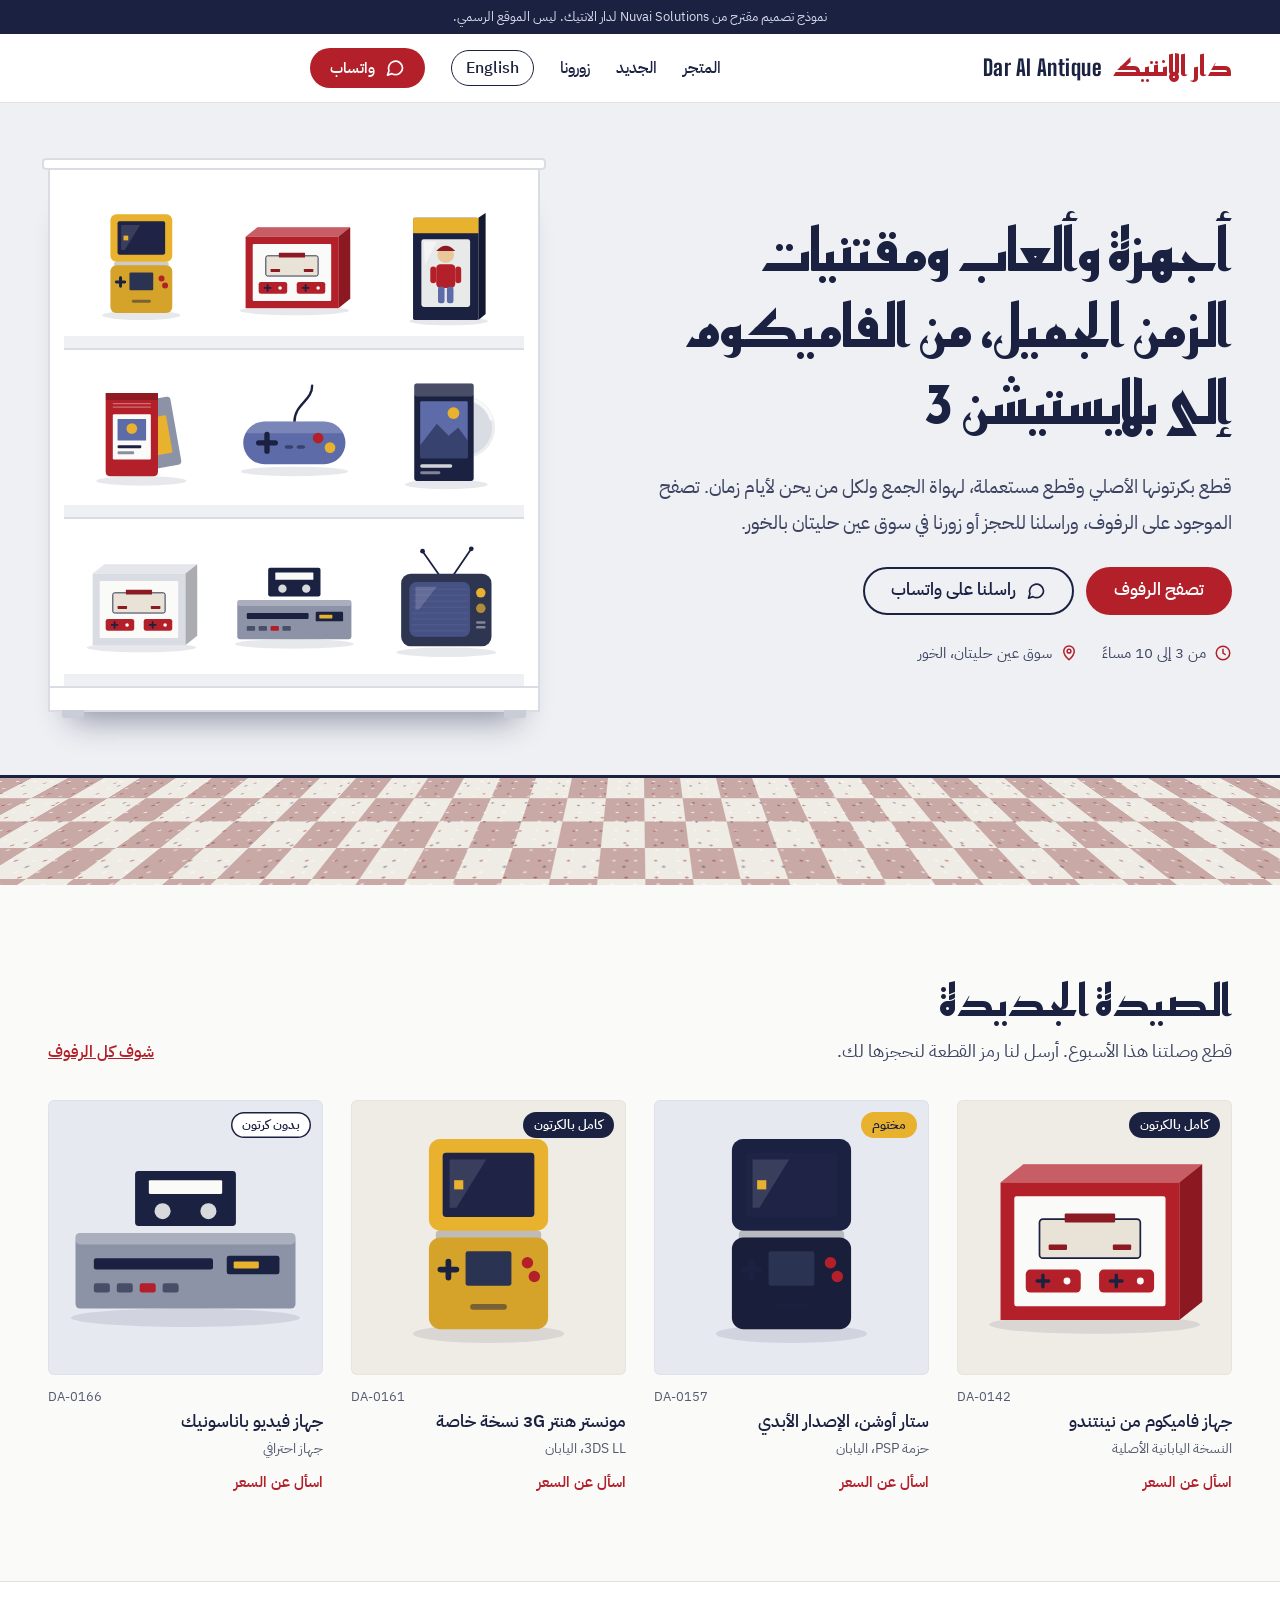
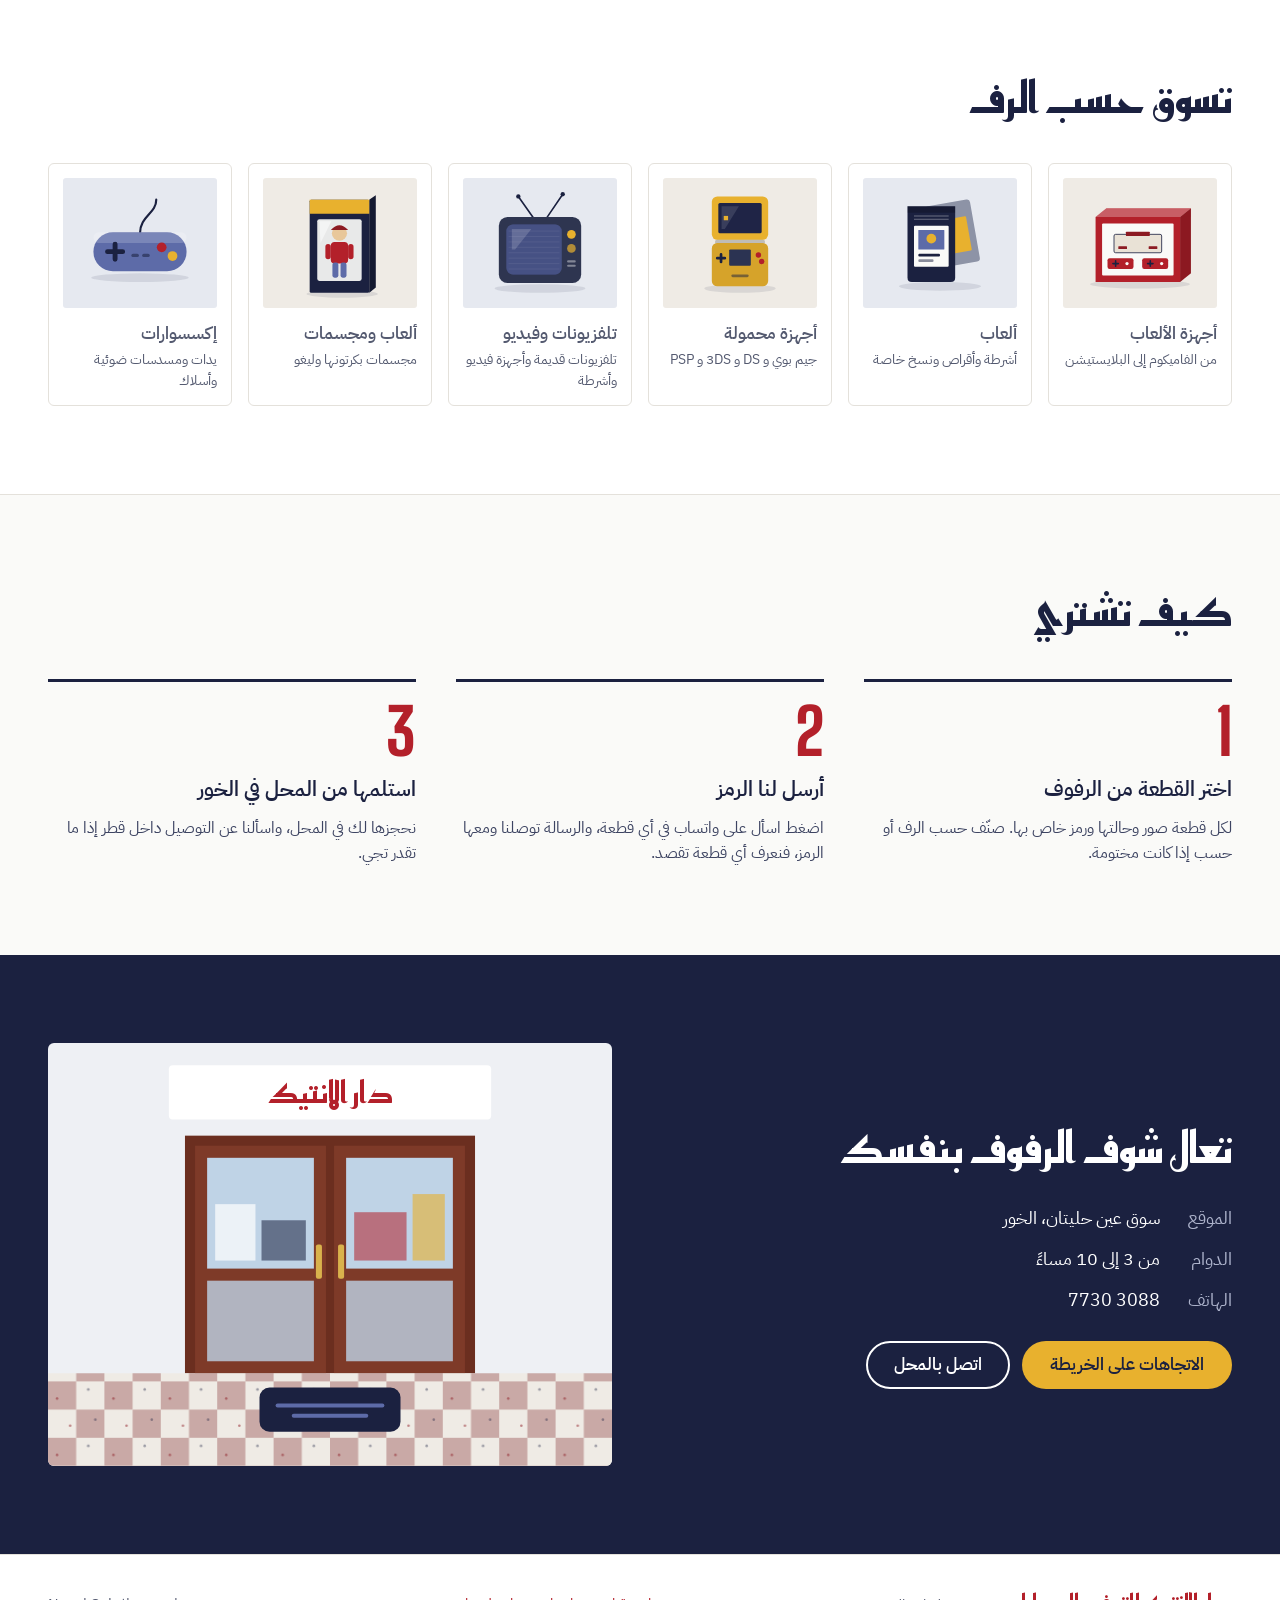
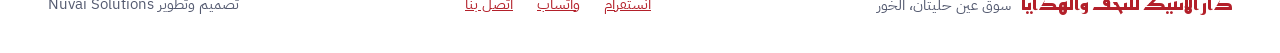
==== commit 06f20024: "Arabic first with /en/, page-aware language switch, centered hero shelf Co-Authored-By: Claude Opus " ====
--- a/index.html
+++ b/index.html
@@ -1,33 +1,36 @@
 <!doctype html>
-<html lang="en">
+<html lang="ar" dir="rtl">
 <head>
 <meta charset="utf-8">
 <meta name="viewport" content="width=device-width, initial-scale=1">
-<title>Dar Al Antique | Retro games, consoles and toys in Al Khor</title>
-<meta name="description" content="Concept website for Dar Al Antique, the retro games, consoles and toys shop in Souq Ain Hulaitan, Al Khor.">
+<title>دار الانتيك | أجهزة وألعاب ومقتنيات الزمن الجميل في الخور</title>
+<meta name="description" content="دار الانتيك في سوق عين حليتان بالخور: أجهزة وألعاب ومقتنيات الزمن الجميل، من الفاميكوم إلى بلايستيشن 3.">
 <meta name="robots" content="noindex, nofollow">
 <meta name="theme-color" content="#1B2140">
+<link rel="alternate" hreflang="ar" href="https://daralantique-concept.vercel.app/">
+<link rel="alternate" hreflang="en" href="https://daralantique-concept.vercel.app/en/">
 <meta property="og:type" content="website">
-<meta property="og:title" content="Dar Al Antique | Retro games, consoles and toys in Al Khor">
-<meta property="og:description" content="Concept website for Dar Al Antique, the retro games, consoles and toys shop in Souq Ain Hulaitan, Al Khor.">
+<meta property="og:locale" content="ar_QA">
+<meta property="og:title" content="دار الانتيك | أجهزة وألعاب ومقتنيات الزمن الجميل في الخور">
+<meta property="og:description" content="دار الانتيك في سوق عين حليتان بالخور: أجهزة وألعاب ومقتنيات الزمن الجميل، من الفاميكوم إلى بلايستيشن 3.">
+<meta property="og:url" content="https://daralantique-concept.vercel.app/">
 <meta property="og:image" content="https://daralantique-concept.vercel.app/assets/og.png">
 <meta property="og:image:width" content="1200">
 <meta property="og:image:height" content="630">
-<meta property="og:url" content="https://daralantique-concept.vercel.app/">
 <meta name="twitter:card" content="summary_large_image">
 <link rel="icon" href="assets/favicon.svg" type="image/svg+xml">
 <link rel="preload" href="assets/fonts/big-shoulders-display-latin-800-normal.woff2" as="font" type="font/woff2" crossorigin>
 <link rel="stylesheet" href="assets/style.css">
 </head>
 <body>
-<div class="concept">Concept design by Nuvai Solutions for Dar Al Antique. Not the official site.</div>
+<div class="concept">نموذج تصميم مقترح من Nuvai Solutions لدار الانتيك. ليس الموقع الرسمي.</div>
 <header class="site-header">
 <div class="wrap">
-<a class="brand" href="./"><span class="brand-ar">دار الانتيك</span><span class="brand-en" lang="en">Dar Al Antique</span></a>
-<nav class="nav" aria-label="Menu"><a href="shop.html">Shop</a><a href="#new">New in</a><a href="#visit">Visit the shop</a><a class="lang" href="ar/" lang="ar">عربي</a><a class="btn btn-red btn-sm" href="https://wa.me/97477303088"><svg aria-hidden="true" width="20" height="20" viewBox="0 0 24 24" fill="none" stroke="currentColor" stroke-width="2" stroke-linecap="round" stroke-linejoin="round"><path d="M21 11.5a8.4 8.4 0 0 1-12.6 7.3L3 20.5l1.8-5.2A8.4 8.4 0 1 1 21 11.5z"/></svg>WhatsApp us</a></nav>
+<a class="brand" href="./"><span class="brand-ar" lang="ar">دار الانتيك</span><span class="brand-en" lang="en">Dar Al Antique</span></a>
+<nav class="nav" aria-label="القائمة"><a href="shop.html">المتجر</a><a href="#new">الجديد</a><a href="#visit">زورونا</a><a class="lang lang-switch" href="en/" lang="en" hreflang="en">English</a><a class="btn btn-red btn-sm" href="https://wa.me/97477303088"><svg aria-hidden="true" width="20" height="20" viewBox="0 0 24 24" fill="none" stroke="currentColor" stroke-width="2" stroke-linecap="round" stroke-linejoin="round"><path d="M21 11.5a8.4 8.4 0 0 1-12.6 7.3L3 20.5l1.8-5.2A8.4 8.4 0 1 1 21 11.5z"/></svg>واتساب</a></nav>
 <div class="header-tools">
-<a class="lang-m" href="ar/" lang="ar">عربي</a>
-<details class="menu"><summary aria-label="Menu"><svg aria-hidden="true" width="20" height="20" viewBox="0 0 24 24" fill="none" stroke="currentColor" stroke-width="2" stroke-linecap="round"><path d="M4 7h16M4 12h16M4 17h16"/></svg></summary><div class="menu-panel"><a href="shop.html">Shop</a><a href="#new">New in</a><a href="#visit">Visit the shop</a><a class="btn btn-red" href="https://wa.me/97477303088"><svg aria-hidden="true" width="20" height="20" viewBox="0 0 24 24" fill="none" stroke="currentColor" stroke-width="2" stroke-linecap="round" stroke-linejoin="round"><path d="M21 11.5a8.4 8.4 0 0 1-12.6 7.3L3 20.5l1.8-5.2A8.4 8.4 0 1 1 21 11.5z"/></svg>WhatsApp us</a></div></details>
+<a class="lang-m lang-switch" href="en/" lang="en" hreflang="en">English</a>
+<details class="menu"><summary aria-label="القائمة"><svg aria-hidden="true" width="20" height="20" viewBox="0 0 24 24" fill="none" stroke="currentColor" stroke-width="2" stroke-linecap="round"><path d="M4 7h16M4 12h16M4 17h16"/></svg></summary><div class="menu-panel"><a href="shop.html">المتجر</a><a href="#new">الجديد</a><a href="#visit">زورونا</a><a class="btn btn-red" href="https://wa.me/97477303088"><svg aria-hidden="true" width="20" height="20" viewBox="0 0 24 24" fill="none" stroke="currentColor" stroke-width="2" stroke-linecap="round" stroke-linejoin="round"><path d="M21 11.5a8.4 8.4 0 0 1-12.6 7.3L3 20.5l1.8-5.2A8.4 8.4 0 1 1 21 11.5z"/></svg>واتساب</a></div></details>
 </div>
 </div>
 </header>
@@ -35,43 +38,43 @@
 <section class="hero" aria-labelledby="hero-title">
 <div class="wrap hero-grid">
 <div class="hero-copy">
-<h1 id="hero-title" class="display h1">Retro consoles, games and toys. From the Famicom to the PS3.</h1>
-<p class="lede">Boxed and loose pieces for collectors, and for anyone who misses them. Browse what is on the shelves, then message us to reserve it or come see it at our shop in Souq Ain Hulaitan, Al Khor.</p>
+<h1 id="hero-title" class="display h1">أجهزة وألعاب ومقتنيات الزمن الجميل، من الفاميكوم إلى بلايستيشن 3</h1>
+<p class="lede">قطع بكرتونها الأصلي وقطع مستعملة، لهواة الجمع ولكل من يحن لأيام زمان. تصفح الموجود على الرفوف، وراسلنا للحجز أو زورنا في سوق عين حليتان بالخور.</p>
 <div class="actions">
-<a class="btn btn-red" href="shop.html">Browse the shelves</a>
-<a class="btn btn-line" href="https://wa.me/97477303088?text=Hi%2C%20I%20saw%20your%20website%20and%20have%20a%20question."><svg aria-hidden="true" width="20" height="20" viewBox="0 0 24 24" fill="none" stroke="currentColor" stroke-width="2" stroke-linecap="round" stroke-linejoin="round"><path d="M21 11.5a8.4 8.4 0 0 1-12.6 7.3L3 20.5l1.8-5.2A8.4 8.4 0 1 1 21 11.5z"/></svg>Message us on WhatsApp</a>
+<a class="btn btn-red" href="shop.html">تصفح الرفوف</a>
+<a class="btn btn-line" href="https://wa.me/97477303088?text=%D8%A7%D9%84%D8%B3%D9%84%D8%A7%D9%85%20%D8%B9%D9%84%D9%8A%D9%83%D9%85%D8%8C%20%D8%B4%D9%81%D8%AA%20%D9%85%D9%88%D9%82%D8%B9%D9%83%D9%85%20%D9%88%D8%B9%D9%86%D8%AF%D9%8A%20%D8%A7%D8%B3%D8%AA%D9%81%D8%B3%D8%A7%D8%B1"><svg aria-hidden="true" width="20" height="20" viewBox="0 0 24 24" fill="none" stroke="currentColor" stroke-width="2" stroke-linecap="round" stroke-linejoin="round"><path d="M21 11.5a8.4 8.4 0 0 1-12.6 7.3L3 20.5l1.8-5.2A8.4 8.4 0 1 1 21 11.5z"/></svg>راسلنا على واتساب</a>
 </div>
-<div class="facts"><span><svg aria-hidden="true" width="18" height="18" viewBox="0 0 24 24" fill="none" stroke="#B3202A" stroke-width="2" stroke-linecap="round"><circle cx="12" cy="12" r="9"/><path d="M12 7v5l3 2"/></svg>Open 3pm to 10pm</span><span><svg aria-hidden="true" width="18" height="18" viewBox="0 0 24 24" fill="none" stroke="#B3202A" stroke-width="2" stroke-linecap="round" stroke-linejoin="round"><path d="M12 21s-7-6.2-7-11.5a7 7 0 0 1 14 0C19 14.8 12 21 12 21z"/><circle cx="12" cy="9.5" r="2.5"/></svg>Souq Ain Hulaitan, Al Khor</span></div>
+<div class="facts"><span><svg aria-hidden="true" width="18" height="18" viewBox="0 0 24 24" fill="none" stroke="#B3202A" stroke-width="2" stroke-linecap="round"><circle cx="12" cy="12" r="9"/><path d="M12 7v5l3 2"/></svg>من 3 إلى 10 مساءً</span><span><svg aria-hidden="true" width="18" height="18" viewBox="0 0 24 24" fill="none" stroke="#B3202A" stroke-width="2" stroke-linecap="round" stroke-linejoin="round"><path d="M12 21s-7-6.2-7-11.5a7 7 0 0 1 14 0C19 14.8 12 21 12 21z"/><circle cx="12" cy="9.5" r="2.5"/></svg>سوق عين حليتان، الخور</span></div>
 </div>
-<div class="shelf-stage"><nav class="shelf" aria-label="Browse by shelf"><div class="shelf-row"><a class="piece" href="shop.html?shelf=toys" aria-label="Browse Toys and figures"><span class="lift"><div class="art" data-kind="figure" data-tint="#1B2140" data-bg="transparent"></div></span><span class="tag" aria-hidden="true">Toys and figures</span></a><a class="piece" href="shop.html?shelf=consoles" aria-label="Browse Consoles"><span class="lift"><div class="art" data-kind="console" data-tint="#B3202A" data-bg="transparent"></div></span><span class="tag" aria-hidden="true">Consoles</span></a><a class="piece" href="shop.html?shelf=handhelds" aria-label="Browse Handhelds"><span class="lift"><div class="art" data-kind="handheld" data-tint="#E8B12E" data-bg="transparent"></div></span><span class="tag" aria-hidden="true">Handhelds</span></a></div><div class="shelf-row"><a class="piece" href="shop.html?shelf=games" aria-label="Browse Games"><span class="lift"><div class="art" data-kind="disc" data-tint="#1B2140" data-bg="transparent"></div></span><span class="tag" aria-hidden="true">Games</span></a><a class="piece" href="shop.html?shelf=accessories" aria-label="Browse Accessories"><span class="lift"><div class="art" data-kind="pad" data-tint="#5D6BA8" data-bg="transparent"></div></span><span class="tag" aria-hidden="true">Accessories</span></a><a class="piece" href="shop.html?shelf=games" aria-label="Browse Games"><span class="lift"><div class="art" data-kind="cart" data-tint="#B3202A" data-bg="transparent"></div></span><span class="tag" aria-hidden="true">Games</span></a></div><div class="shelf-row"><a class="piece" href="shop.html?shelf=tv" aria-label="Browse TVs and video"><span class="lift"><div class="art" data-kind="tv" data-tint="#2E3550" data-bg="transparent"></div></span><span class="tag" aria-hidden="true">TVs and video</span></a><a class="piece" href="shop.html?shelf=tv" aria-label="Browse TVs and video"><span class="lift"><div class="art" data-kind="vcr" data-tint="#8D93A6" data-bg="transparent"></div></span><span class="tag" aria-hidden="true">TVs and video</span></a><a class="piece" href="shop.html?shelf=consoles" aria-label="Browse Consoles"><span class="lift"><div class="art" data-kind="console" data-tint="#D9DCE3" data-bg="transparent"></div></span><span class="tag" aria-hidden="true">Consoles</span></a></div><div class="shelf-base" aria-hidden="true"></div></nav></div>
+<div class="shelf-stage"><nav class="shelf" aria-label="تصفح حسب الرف"><div class="shelf-row"><a class="piece" href="shop.html?shelf=toys" aria-label="تصفح رف ألعاب ومجسمات"><span class="lift"><div class="art" data-kind="figure" data-tint="#1B2140" data-bg="transparent"></div></span><span class="tag" aria-hidden="true">ألعاب ومجسمات</span></a><a class="piece" href="shop.html?shelf=consoles" aria-label="تصفح رف أجهزة الألعاب"><span class="lift"><div class="art" data-kind="console" data-tint="#B3202A" data-bg="transparent"></div></span><span class="tag" aria-hidden="true">أجهزة الألعاب</span></a><a class="piece" href="shop.html?shelf=handhelds" aria-label="تصفح رف أجهزة محمولة"><span class="lift"><div class="art" data-kind="handheld" data-tint="#E8B12E" data-bg="transparent"></div></span><span class="tag" aria-hidden="true">أجهزة محمولة</span></a></div><div class="shelf-row"><a class="piece" href="shop.html?shelf=games" aria-label="تصفح رف ألعاب"><span class="lift"><div class="art" data-kind="disc" data-tint="#1B2140" data-bg="transparent"></div></span><span class="tag" aria-hidden="true">ألعاب</span></a><a class="piece" href="shop.html?shelf=accessories" aria-label="تصفح رف إكسسوارات"><span class="lift"><div class="art" data-kind="pad" data-tint="#5D6BA8" data-bg="transparent"></div></span><span class="tag" aria-hidden="true">إكسسوارات</span></a><a class="piece" href="shop.html?shelf=games" aria-label="تصفح رف ألعاب"><span class="lift"><div class="art" data-kind="cart" data-tint="#B3202A" data-bg="transparent"></div></span><span class="tag" aria-hidden="true">ألعاب</span></a></div><div class="shelf-row"><a class="piece" href="shop.html?shelf=tv" aria-label="تصفح رف تلفزيونات وفيديو"><span class="lift"><div class="art" data-kind="tv" data-tint="#2E3550" data-bg="transparent"></div></span><span class="tag" aria-hidden="true">تلفزيونات وفيديو</span></a><a class="piece" href="shop.html?shelf=tv" aria-label="تصفح رف تلفزيونات وفيديو"><span class="lift"><div class="art" data-kind="vcr" data-tint="#8D93A6" data-bg="transparent"></div></span><span class="tag" aria-hidden="true">تلفزيونات وفيديو</span></a><a class="piece" href="shop.html?shelf=consoles" aria-label="تصفح رف أجهزة الألعاب"><span class="lift"><div class="art" data-kind="console" data-tint="#D9DCE3" data-bg="transparent"></div></span><span class="tag" aria-hidden="true">أجهزة الألعاب</span></a></div><div class="shelf-base" aria-hidden="true"></div></nav></div>
 </div>
 <div class="floor-band" aria-hidden="true"><div class="floor"></div></div>
 </section>
 
 <section id="new" class="section" aria-labelledby="new-title">
 <div class="wrap">
-<div class="section-head"><div><h2 id="new-title" class="display h2">The new catch</h2><p class="sub">Pieces that came in this week. Message us the item code to hold one.</p></div>
-<a href="shop.html">See everything on the shelves</a></div>
+<div class="section-head"><div><h2 id="new-title" class="display h2">الصيدة الجديدة</h2><p class="sub">قطع وصلتنا هذا الأسبوع. أرسل لنا رمز القطعة لنحجزها لك.</p></div>
+<a href="shop.html">شوف كل الرفوف</a></div>
 <div class="grid-cards">
-<a class="card" href="item.html?code=DA-0142" data-cat="consoles" data-cond="cib" data-code="DA-0142" data-name="Nintendo Family Computer" data-search="nintendo family computer japanese famicom, original model nintendo famicom da-0142">
-<div style="position:relative"><div class="art" data-kind="console" data-tint="#B3202A" data-bg="#EFEBE5"></div><span class="badge badge-ink">Complete in box</span></div>
-<span class="card-meta"><span class="card-code" dir="ltr">DA-0142</span><span class="card-name">Nintendo Family Computer</span><span class="card-sub">Japanese Famicom, original model</span></span>
-<span class="card-price">Ask for price</span>
+<a class="card" href="item.html?code=DA-0142" data-cat="consoles" data-cond="cib" data-code="DA-0142" data-name="جهاز فاميكوم من نينتندو" data-search="nintendo family computer japanese famicom, original model nintendo famicom جهاز فاميكوم من نينتندو النسخة اليابانية الأصلية da-0142">
+<div style="position:relative"><div class="art" data-kind="console" data-tint="#B3202A" data-bg="#EFEBE5"></div><span class="badge badge-ink">كامل بالكرتون</span></div>
+<span class="card-meta"><span class="card-code" dir="ltr">DA-0142</span><span class="card-name">جهاز فاميكوم من نينتندو</span><span class="card-sub">النسخة اليابانية الأصلية</span></span>
+<span class="card-price">اسأل عن السعر</span>
 </a>
-<a class="card" href="item.html?code=DA-0157" data-cat="handhelds" data-cond="sealed" data-code="DA-0157" data-name="Star Ocean: First Departure, Eternal Edition" data-search="star ocean: first departure, eternal edition psp bundle, japan playstation portable da-0157">
-<div style="position:relative"><div class="art" data-kind="handheld" data-tint="#1B2140" data-bg="#E6E9F0"></div><span class="badge badge-gold">Sealed</span></div>
-<span class="card-meta"><span class="card-code" dir="ltr">DA-0157</span><span class="card-name">Star Ocean: First Departure, Eternal Edition</span><span class="card-sub">PSP bundle, Japan</span></span>
-<span class="card-price">Ask for price</span>
+<a class="card" href="item.html?code=DA-0157" data-cat="handhelds" data-cond="sealed" data-code="DA-0157" data-name="ستار أوشن، الإصدار الأبدي" data-search="star ocean: first departure, eternal edition psp bundle, japan playstation portable ستار أوشن، الإصدار الأبدي حزمة psp، اليابان da-0157">
+<div style="position:relative"><div class="art" data-kind="handheld" data-tint="#1B2140" data-bg="#E6E9F0"></div><span class="badge badge-gold">مختوم</span></div>
+<span class="card-meta"><span class="card-code" dir="ltr">DA-0157</span><span class="card-name">ستار أوشن، الإصدار الأبدي</span><span class="card-sub">حزمة PSP، اليابان</span></span>
+<span class="card-price">اسأل عن السعر</span>
 </a>
-<a class="card" href="item.html?code=DA-0161" data-cat="handhelds" data-cond="cib" data-code="DA-0161" data-name="Monster Hunter 3G special pack" data-search="monster hunter 3g special pack nintendo 3ds ll, japan nintendo 3ds ll da-0161">
-<div style="position:relative"><div class="art" data-kind="handheld" data-tint="#E8B12E" data-bg="#EFEBE5"></div><span class="badge badge-ink">Complete in box</span></div>
-<span class="card-meta"><span class="card-code" dir="ltr">DA-0161</span><span class="card-name">Monster Hunter 3G special pack</span><span class="card-sub">Nintendo 3DS LL, Japan</span></span>
-<span class="card-price">Ask for price</span>
+<a class="card" href="item.html?code=DA-0161" data-cat="handhelds" data-cond="cib" data-code="DA-0161" data-name="مونستر هنتر 3G نسخة خاصة" data-search="monster hunter 3g special pack nintendo 3ds ll, japan nintendo 3ds ll مونستر هنتر 3g نسخة خاصة 3ds ll، اليابان da-0161">
+<div style="position:relative"><div class="art" data-kind="handheld" data-tint="#E8B12E" data-bg="#EFEBE5"></div><span class="badge badge-ink">كامل بالكرتون</span></div>
+<span class="card-meta"><span class="card-code" dir="ltr">DA-0161</span><span class="card-name">مونستر هنتر 3G نسخة خاصة</span><span class="card-sub">3DS LL، اليابان</span></span>
+<span class="card-price">اسأل عن السعر</span>
 </a>
-<a class="card" href="item.html?code=DA-0166" data-cat="tv" data-cond="loose" data-code="DA-0166" data-name="Panasonic video tape recorder" data-search="panasonic video tape recorder professional deck panasonic da-0166">
-<div style="position:relative"><div class="art" data-kind="vcr" data-tint="#8D93A6" data-bg="#E6E9F0"></div><span class="badge badge-line">Loose</span></div>
-<span class="card-meta"><span class="card-code" dir="ltr">DA-0166</span><span class="card-name">Panasonic video tape recorder</span><span class="card-sub">Professional deck</span></span>
-<span class="card-price">Ask for price</span>
+<a class="card" href="item.html?code=DA-0166" data-cat="tv" data-cond="loose" data-code="DA-0166" data-name="جهاز فيديو باناسونيك" data-search="panasonic video tape recorder professional deck panasonic جهاز فيديو باناسونيك جهاز احترافي da-0166">
+<div style="position:relative"><div class="art" data-kind="vcr" data-tint="#8D93A6" data-bg="#E6E9F0"></div><span class="badge badge-line">بدون كرتون</span></div>
+<span class="card-meta"><span class="card-code" dir="ltr">DA-0166</span><span class="card-name">جهاز فيديو باناسونيك</span><span class="card-sub">جهاز احترافي</span></span>
+<span class="card-price">اسأل عن السعر</span>
 </a>
 </div>
 </div>
@@ -79,34 +82,30 @@
 
 <section class="section section-white" aria-labelledby="shelf-title">
 <div class="wrap">
-<h2 id="shelf-title" class="display h2" style="margin-bottom:36px">Shop by shelf</h2>
-<div class="grid-shelves"><a class="shelf-tile" href="shop.html?shelf=consoles"><div class="art" data-kind="console" data-tint="#B3202A" data-bg="#EFEBE5"></div><span style="display:flex;flex-direction:column;gap:4px"><b>Consoles</b><span>Famicom to PlayStation, boxed and loose</span></span></a><a class="shelf-tile" href="shop.html?shelf=games"><div class="art" data-kind="cart" data-tint="#1B2140" data-bg="#E6E9F0"></div><span style="display:flex;flex-direction:column;gap:4px"><b>Games</b><span>Cartridges, discs and special editions</span></span></a><a class="shelf-tile" href="shop.html?shelf=handhelds"><div class="art" data-kind="handheld" data-tint="#E8B12E" data-bg="#EFEBE5"></div><span style="display:flex;flex-direction:column;gap:4px"><b>Handhelds</b><span>Game Boy, DS, 3DS and PSP</span></span></a><a class="shelf-tile" href="shop.html?shelf=tv"><div class="art" data-kind="tv" data-tint="#2E3550" data-bg="#E6E9F0"></div><span style="display:flex;flex-direction:column;gap:4px"><b>TVs and video</b><span>CRT sets, VCRs and tapes</span></span></a><a class="shelf-tile" href="shop.html?shelf=toys"><div class="art" data-kind="figure" data-tint="#1B2140" data-bg="#EFEBE5"></div><span style="display:flex;flex-direction:column;gap:4px"><b>Toys and figures</b><span>Boxed figures and LEGO</span></span></a><a class="shelf-tile" href="shop.html?shelf=accessories"><div class="art" data-kind="pad" data-tint="#5D6BA8" data-bg="#E6E9F0"></div><span style="display:flex;flex-direction:column;gap:4px"><b>Accessories</b><span>Controllers, light guns and cables</span></span></a></div>
+<h2 id="shelf-title" class="display h2" style="margin-bottom:36px">تسوق حسب الرف</h2>
+<div class="grid-shelves"><a class="shelf-tile" href="shop.html?shelf=consoles"><div class="art" data-kind="console" data-tint="#B3202A" data-bg="#EFEBE5"></div><span style="display:flex;flex-direction:column;gap:4px"><b>أجهزة الألعاب</b><span>من الفاميكوم إلى البلايستيشن</span></span></a><a class="shelf-tile" href="shop.html?shelf=games"><div class="art" data-kind="cart" data-tint="#1B2140" data-bg="#E6E9F0"></div><span style="display:flex;flex-direction:column;gap:4px"><b>ألعاب</b><span>أشرطة وأقراص ونسخ خاصة</span></span></a><a class="shelf-tile" href="shop.html?shelf=handhelds"><div class="art" data-kind="handheld" data-tint="#E8B12E" data-bg="#EFEBE5"></div><span style="display:flex;flex-direction:column;gap:4px"><b>أجهزة محمولة</b><span>جيم بوي و DS و 3DS و PSP</span></span></a><a class="shelf-tile" href="shop.html?shelf=tv"><div class="art" data-kind="tv" data-tint="#2E3550" data-bg="#E6E9F0"></div><span style="display:flex;flex-direction:column;gap:4px"><b>تلفزيونات وفيديو</b><span>تلفزيونات قديمة وأجهزة فيديو وأشرطة</span></span></a><a class="shelf-tile" href="shop.html?shelf=toys"><div class="art" data-kind="figure" data-tint="#1B2140" data-bg="#EFEBE5"></div><span style="display:flex;flex-direction:column;gap:4px"><b>ألعاب ومجسمات</b><span>مجسمات بكرتونها وليغو</span></span></a><a class="shelf-tile" href="shop.html?shelf=accessories"><div class="art" data-kind="pad" data-tint="#5D6BA8" data-bg="#E6E9F0"></div><span style="display:flex;flex-direction:column;gap:4px"><b>إكسسوارات</b><span>يدات ومسدسات ضوئية وأسلاك</span></span></a></div>
 </div>
 </section>
 
 <section class="section" aria-labelledby="how-title">
 <div class="wrap">
-<h2 id="how-title" class="display h2" style="margin-bottom:40px">How buying works</h2>
-<ol class="steps">
-<li><span class="num" aria-hidden="true">1</span><h3>Find it on the shelves</h3><p>Every piece has photos, its condition and an item code. Filter by shelf, or by whether it is still sealed.</p></li>
-<li><span class="num" aria-hidden="true">2</span><h3>Message us the code</h3><p>Tap Ask on WhatsApp on any item. The message arrives with the code filled in, so we know exactly which one you mean.</p></li>
-<li><span class="num" aria-hidden="true">3</span><h3>Pick it up in Al Khor</h3><p>We hold it for you at the shop. Ask us about delivery inside Qatar if you cannot make it.</p></li>
-</ol>
+<h2 id="how-title" class="display h2" style="margin-bottom:40px">كيف تشتري</h2>
+<ol class="steps"><li><span class="num" aria-hidden="true">1</span><h3>اختر القطعة من الرفوف</h3><p>لكل قطعة صور وحالتها ورمز خاص بها. صنّف حسب الرف أو حسب إذا كانت مختومة.</p></li><li><span class="num" aria-hidden="true">2</span><h3>أرسل لنا الرمز</h3><p>اضغط اسأل على واتساب في أي قطعة، والرسالة توصلنا ومعها الرمز، فنعرف أي قطعة تقصد.</p></li><li><span class="num" aria-hidden="true">3</span><h3>استلمها من المحل في الخور</h3><p>نحجزها لك في المحل، واسألنا عن التوصيل داخل قطر إذا ما تقدر تجي.</p></li></ol>
 </div>
 </section>
 
 <section id="visit" class="visit section" aria-labelledby="visit-title">
 <div class="wrap visit-grid">
 <div class="visit-copy">
-<h2 id="visit-title" class="display h2">Come see the shelves in person</h2>
+<h2 id="visit-title" class="display h2">تعال شوف الرفوف بنفسك</h2>
 <dl>
-<dt>Where</dt><dd>Souq Ain Hulaitan, Al Khor</dd>
-<dt>Hours</dt><dd>3pm to 10pm</dd>
-<dt>Phone</dt><dd><span dir="ltr">7730 3088</span></dd>
+<dt>الموقع</dt><dd>سوق عين حليتان، الخور</dd>
+<dt>الدوام</dt><dd>من 3 إلى 10 مساءً</dd>
+<dt>الهاتف</dt><dd><span dir="ltr">7730 3088</span></dd>
 </dl>
-<div class="actions"><a class="btn btn-gold" href="https://www.google.com/maps/search/?api=1&query=Souq+Ain+Hulaitan+Al+Khor">Get directions</a><a class="btn btn-white" href="tel:+97477303088">Call the shop</a></div>
+<div class="actions"><a class="btn btn-gold" href="https://www.google.com/maps/search/?api=1&query=Souq+Ain+Hulaitan+Al+Khor">الاتجاهات على الخريطة</a><a class="btn btn-white" href="tel:+97477303088">اتصل بالمحل</a></div>
 </div>
-<svg role="img" aria-label="Illustration of the shop entrance with wooden doors and a checkered floor" viewBox="0 0 560 420">
+<svg role="img" aria-label="رسم لمدخل المحل بأبوابه الخشبية وأرضيته المربعة" viewBox="0 0 560 420">
 <defs><pattern id="chk" width="56" height="56" patternUnits="userSpaceOnUse"><rect width="56" height="56" fill="#EFEBE5"/><rect width="28" height="28" fill="#C9A9A6"/><rect x="28" y="28" width="28" height="28" fill="#C9A9A6"/><circle cx="9" cy="17" r="1.3" fill="#8C1A22" opacity=".5"/><circle cx="40" cy="8" r="1.3" fill="#1B2140" opacity=".4"/><circle cx="22" cy="44" r="1.3" fill="#8C1A22" opacity=".5"/><circle cx="47" cy="38" r="1.3" fill="#1B2140" opacity=".4"/></pattern></defs>
 <rect width="560" height="420" fill="#EEF0F4"/>
 <rect x="120" y="22" width="320" height="54" rx="4" fill="#FFFFFF"/>
@@ -125,11 +124,12 @@
 </section>
 </main>
 <footer class="site-footer"><div class="wrap">
-<div class="footer-brand"><span class="brand-ar">دار الانتيك</span><span>Retro games, consoles and gifts in Al Khor</span></div>
-<nav aria-label="Social"><a href="https://www.instagram.com/daralantique/">Instagram</a><a href="https://wa.me/97477303088">WhatsApp</a><a href="tel:+97477303088">Call us</a></nav>
-<span>Site by Nuvai Solutions</span>
+<div class="footer-brand"><span class="brand-ar" lang="ar">دار الانتيك للتحف والهدايا</span><span>سوق عين حليتان، الخور</span></div>
+<nav aria-label="حساباتنا"><a href="https://www.instagram.com/daralantique/">انستقرام</a><a href="https://wa.me/97477303088">واتساب</a><a href="tel:+97477303088">اتصل بنا</a></nav>
+<span>تصميم وتطوير Nuvai Solutions</span>
 </div></footer>
 <script src="assets/art.js"></script>
+<script src="assets/site.js"></script>
 <script src="assets/hero.js"></script>
 </body>
 </html>
--- a/assets/style.css
+++ b/assets/style.css
@@ -86,14 +86,14 @@
 
 /* Hero */
 .hero{background:var(--wall);overflow:hidden}
-.hero-grid{display:grid;grid-template-columns:minmax(0,1.05fr) minmax(0,1fr);gap:56px;align-items:end;padding-top:clamp(40px,6vh,72px);min-height:calc(100svh - 240px)}
-.hero-copy{display:flex;flex-direction:column;gap:clamp(18px,3vh,28px);padding-bottom:clamp(40px,7vh,80px);align-self:center}
+.hero-grid{display:grid;grid-template-columns:minmax(0,1.05fr) minmax(0,1fr);gap:56px;align-items:center;padding-block:clamp(40px,7vh,80px) clamp(44px,7vh,72px);min-height:calc(100svh - 230px)}
+.hero-copy{display:flex;flex-direction:column;gap:clamp(18px,3vh,28px)}
 .actions{display:flex;flex-wrap:wrap;gap:12px}
 .facts{display:flex;flex-wrap:wrap;gap:24px;font-size:15px;color:var(--ink-2)}
 .facts span{display:inline-flex;align-items:center;gap:8px}
 
 /* The shelf: a free-standing unit that stands on the floor */
-.shelf-stage{position:relative;justify-self:end;width:min(100%,520px,calc((100svh - 230px) * .86));z-index:2;margin-bottom:-26px}
+.shelf-stage{position:relative;justify-self:end;width:min(100%,500px,calc((100svh - 300px) * .82));z-index:2}
 .shelf{position:relative;background:#FFFFFF;border-radius:6px 6px 0 0;padding:14px 16px 0;box-shadow:inset 0 0 0 2px #D9DCE3,0 30px 30px -22px rgba(27,33,64,.45)}
 .shelf::before{content:"";position:absolute;inset:-8px -6px auto;height:12px;background:#FFFFFF;border-radius:4px;box-shadow:inset 0 0 0 2px #D9DCE3}
 .shelf-row{position:relative;display:grid;grid-template-columns:repeat(3,minmax(0,1fr));gap:10px;padding:14px 6px 0;border-bottom:12px solid #EEF0F4;box-shadow:0 2px 0 #D9DCE3}
@@ -152,11 +152,11 @@
 .floor-band .floor{position:absolute;left:-20%;right:-20%;top:0;height:320px;transform:perspective(500px) rotateX(58deg);transform-origin:top center}
 .floor{background-color:#EFEBE5;background-image:radial-gradient(rgba(140,26,34,.45) 1px,transparent 1.6px),radial-gradient(rgba(27,33,64,.35) 1px,transparent 1.6px),radial-gradient(rgba(255,255,255,.7) 1px,transparent 1.6px),conic-gradient(#C9A9A6 25%,#EFEBE5 0 50%,#C9A9A6 0 75%,#EFEBE5 0);background-size:23px 19px,31px 29px,17px 13px,72px 72px}
 @media (max-width:860px){
-  .hero-grid{grid-template-columns:1fr;gap:32px;padding-top:36px;min-height:0}
-  .hero-copy{padding-bottom:0;gap:20px;align-self:auto}
+  .hero-grid{grid-template-columns:1fr;gap:36px;padding-block:36px 40px;min-height:0}
+  .hero-copy{gap:20px}
   .lede{font-size:17px}
   .actions .btn{flex:1 1 100%}
-  .shelf-stage{justify-self:center;width:min(100%,420px);margin-bottom:-18px}
+  .shelf-stage{justify-self:center;width:min(100%,420px)}
   .shelf{padding:10px 12px 0}
   .shelf-row{gap:8px;padding:10px 4px 0;border-bottom-width:9px}
   .shelf-base{height:18px;margin:0 -12px}
@@ -291,3 +291,5 @@
 @media (max-width:860px){.item{grid-template-columns:1fr;gap:32px}}
 
 [hidden]{display:none !important}
+.page-title{font-size:clamp(48px,6vw,72px)}
+[lang=ar] .page-title{font-size:clamp(34px,4vw,52px)}
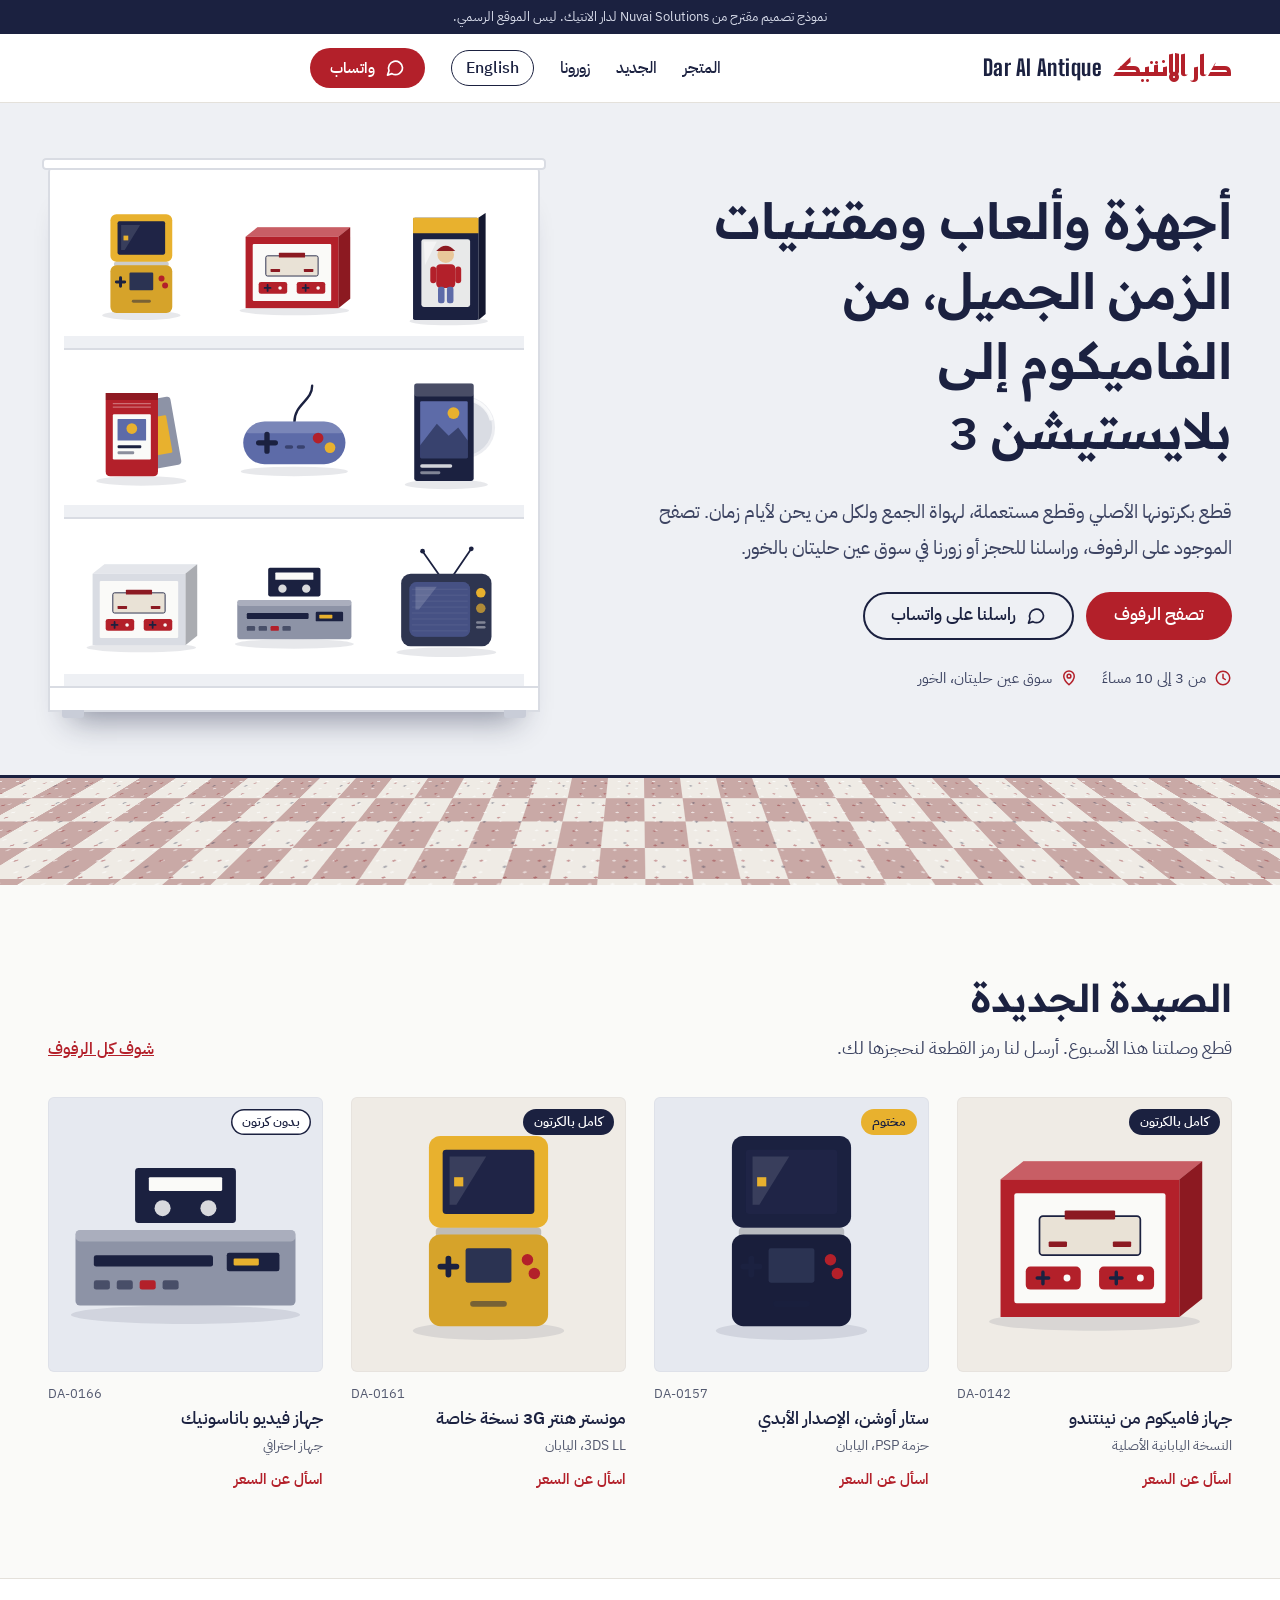
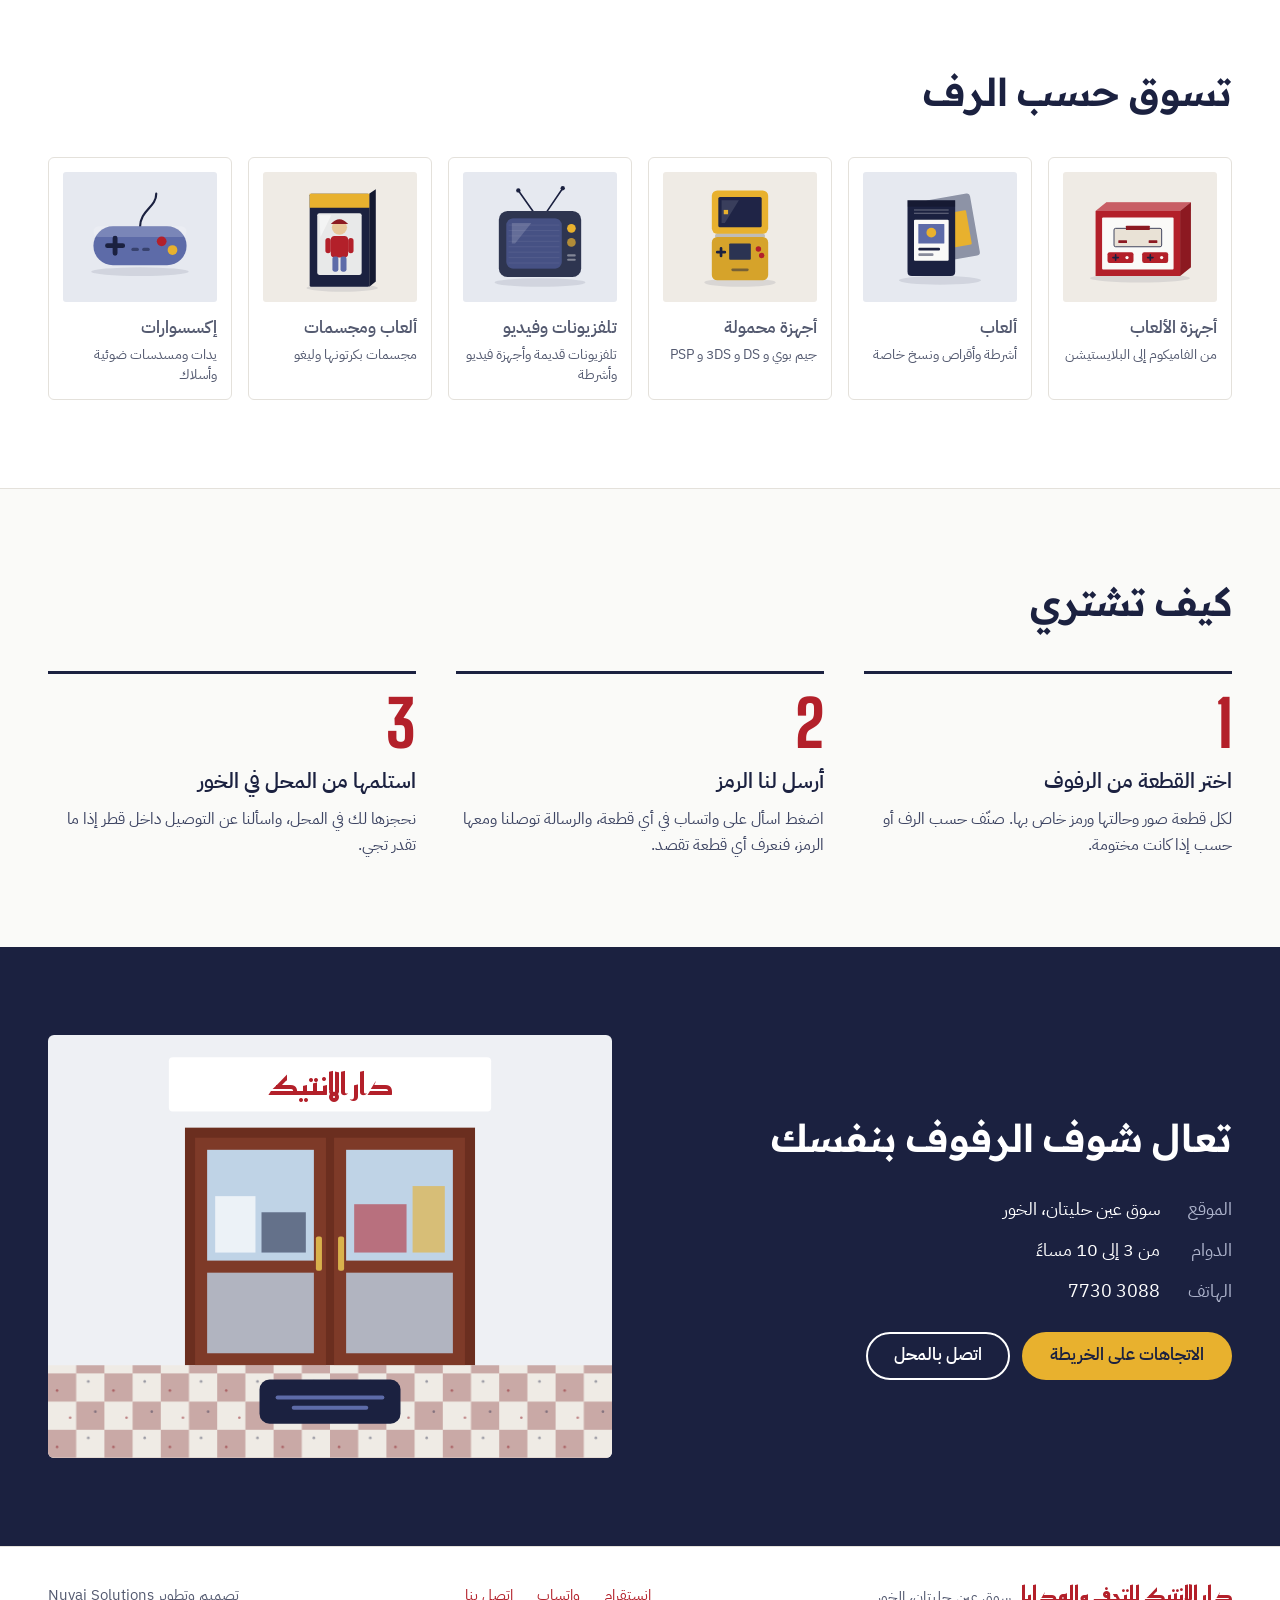
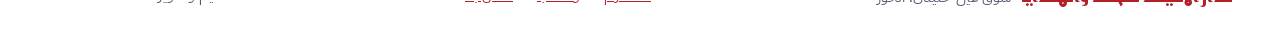
==== commit 33a44693: "Arabic headings in Readex Pro; Reem Kufi kept for the logo only Co-Authored-By: Claude Opus 5.5 <nor" ====
--- a/index.html
+++ b/index.html
@@ -38,7 +38,7 @@
 <section class="hero" aria-labelledby="hero-title">
 <div class="wrap hero-grid">
 <div class="hero-copy">
-<h1 id="hero-title" class="display h1">أجهزة وألعاب ومقتنيات الزمن الجميل، من الفاميكوم إلى بلايستيشن 3</h1>
+<h1 id="hero-title" class="display h1">أجهزة وألعاب ومقتنيات الزمن الجميل، من الفاميكوم إلى بلايستيشن 3</h1>
 <p class="lede">قطع بكرتونها الأصلي وقطع مستعملة، لهواة الجمع ولكل من يحن لأيام زمان. تصفح الموجود على الرفوف، وراسلنا للحجز أو زورنا في سوق عين حليتان بالخور.</p>
 <div class="actions">
 <a class="btn btn-red" href="shop.html">تصفح الرفوف</a>
--- a/assets/style.css
+++ b/assets/style.css
@@ -9,6 +9,8 @@
 @font-face{font-family:"IBM Plex Sans Arabic";font-weight:400;font-display:swap;src:url(fonts/ibm-plex-sans-arabic-latin-400-normal.woff2) format("woff2");unicode-range:U+0000-00FF,U+0131,U+0152-0153,U+2000-206F,U+20AC,U+2122}
 @font-face{font-family:"IBM Plex Sans Arabic";font-weight:500;font-display:swap;src:url(fonts/ibm-plex-sans-arabic-latin-500-normal.woff2) format("woff2");unicode-range:U+0000-00FF,U+0131,U+0152-0153,U+2000-206F,U+20AC,U+2122}
 @font-face{font-family:"IBM Plex Sans Arabic";font-weight:600;font-display:swap;src:url(fonts/ibm-plex-sans-arabic-latin-600-normal.woff2) format("woff2");unicode-range:U+0000-00FF,U+0131,U+0152-0153,U+2000-206F,U+20AC,U+2122}
+
+@font-face{font-family:"Readex Pro";font-weight:600;font-display:swap;src:url(fonts/readex-pro-arabic-600-normal.woff2) format("woff2");unicode-range:U+0600-06FF,U+0750-077F,U+08A0-08FF,U+200C-200E,U+FB50-FDFF,U+FE70-FEFC}
 
 :root{
   --ink:#1B2140;--ink-2:#3D4462;--muted:#545A70;--line:#E4E1DB;
@@ -75,11 +77,11 @@
 
 /* Type */
 .display{font-family:var(--display);font-weight:800;line-height:.95;letter-spacing:-.005em;margin:0}
-[lang=ar] .display{font-family:"Reem Kufi",sans-serif;font-weight:700;line-height:1.3;letter-spacing:0}
+[lang=ar] .display{font-family:"Readex Pro","IBM Plex Sans Arabic",sans-serif;font-weight:600;line-height:1.4;letter-spacing:0}
 .h1{font-size:clamp(52px,min(6.6vw,10.5vh),100px);line-height:.92}
-[lang=ar] .h1{font-size:clamp(38px,4.6vw,64px);line-height:1.3}
+[lang=ar] .h1{font-size:clamp(32px,3.9vw,54px);line-height:1.4}
 .h2{font-size:clamp(44px,5vw,60px)}
-[lang=ar] .h2{font-size:clamp(32px,3.4vw,44px)}
+[lang=ar] .h2{font-size:clamp(28px,3vw,40px)}
 .lede{font-size:19px;line-height:1.6;color:var(--ink-2);max-width:34em;margin:0}
 [lang=ar] .lede{line-height:1.85}
 .sub{margin:8px 0 0;font-size:18px;color:var(--ink-2)}
@@ -292,4 +294,4 @@
 
 [hidden]{display:none !important}
 .page-title{font-size:clamp(48px,6vw,72px)}
-[lang=ar] .page-title{font-size:clamp(34px,4vw,52px)}
+[lang=ar] .page-title{font-size:clamp(30px,3.4vw,46px)}
